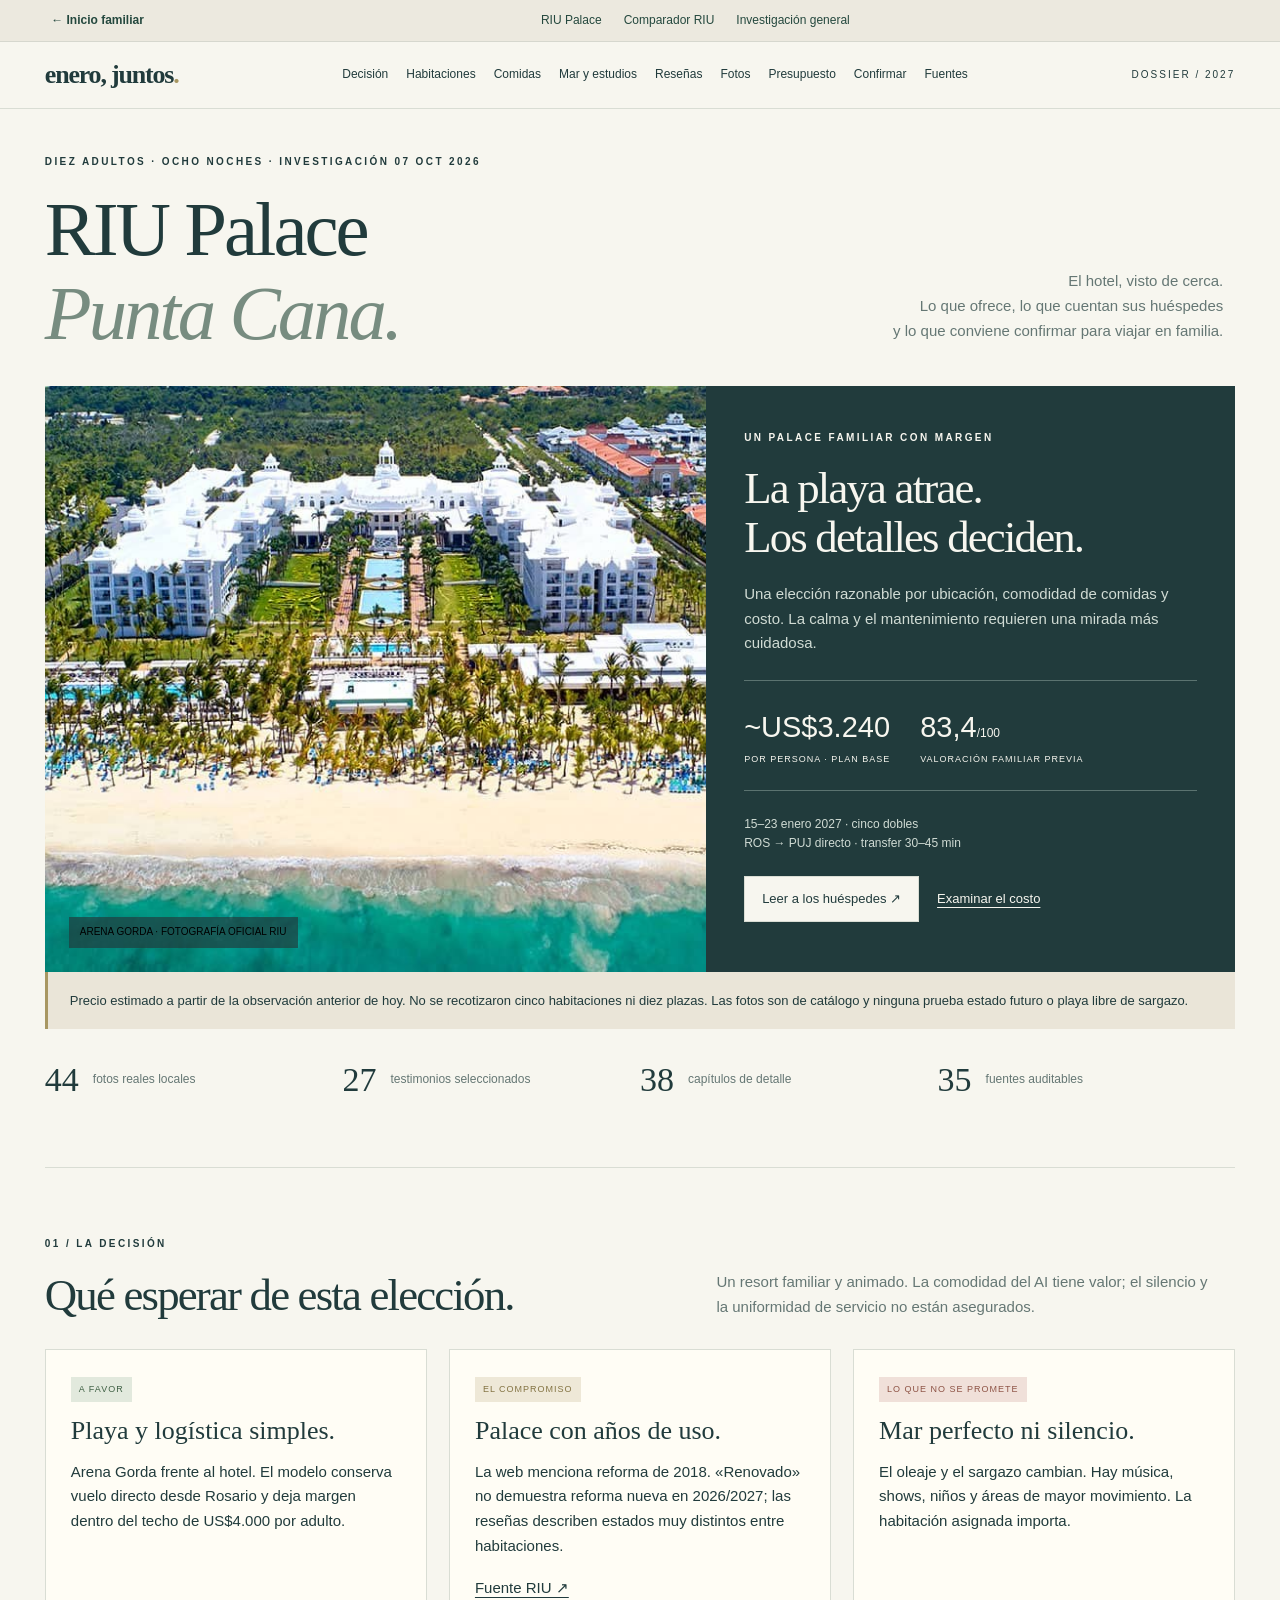
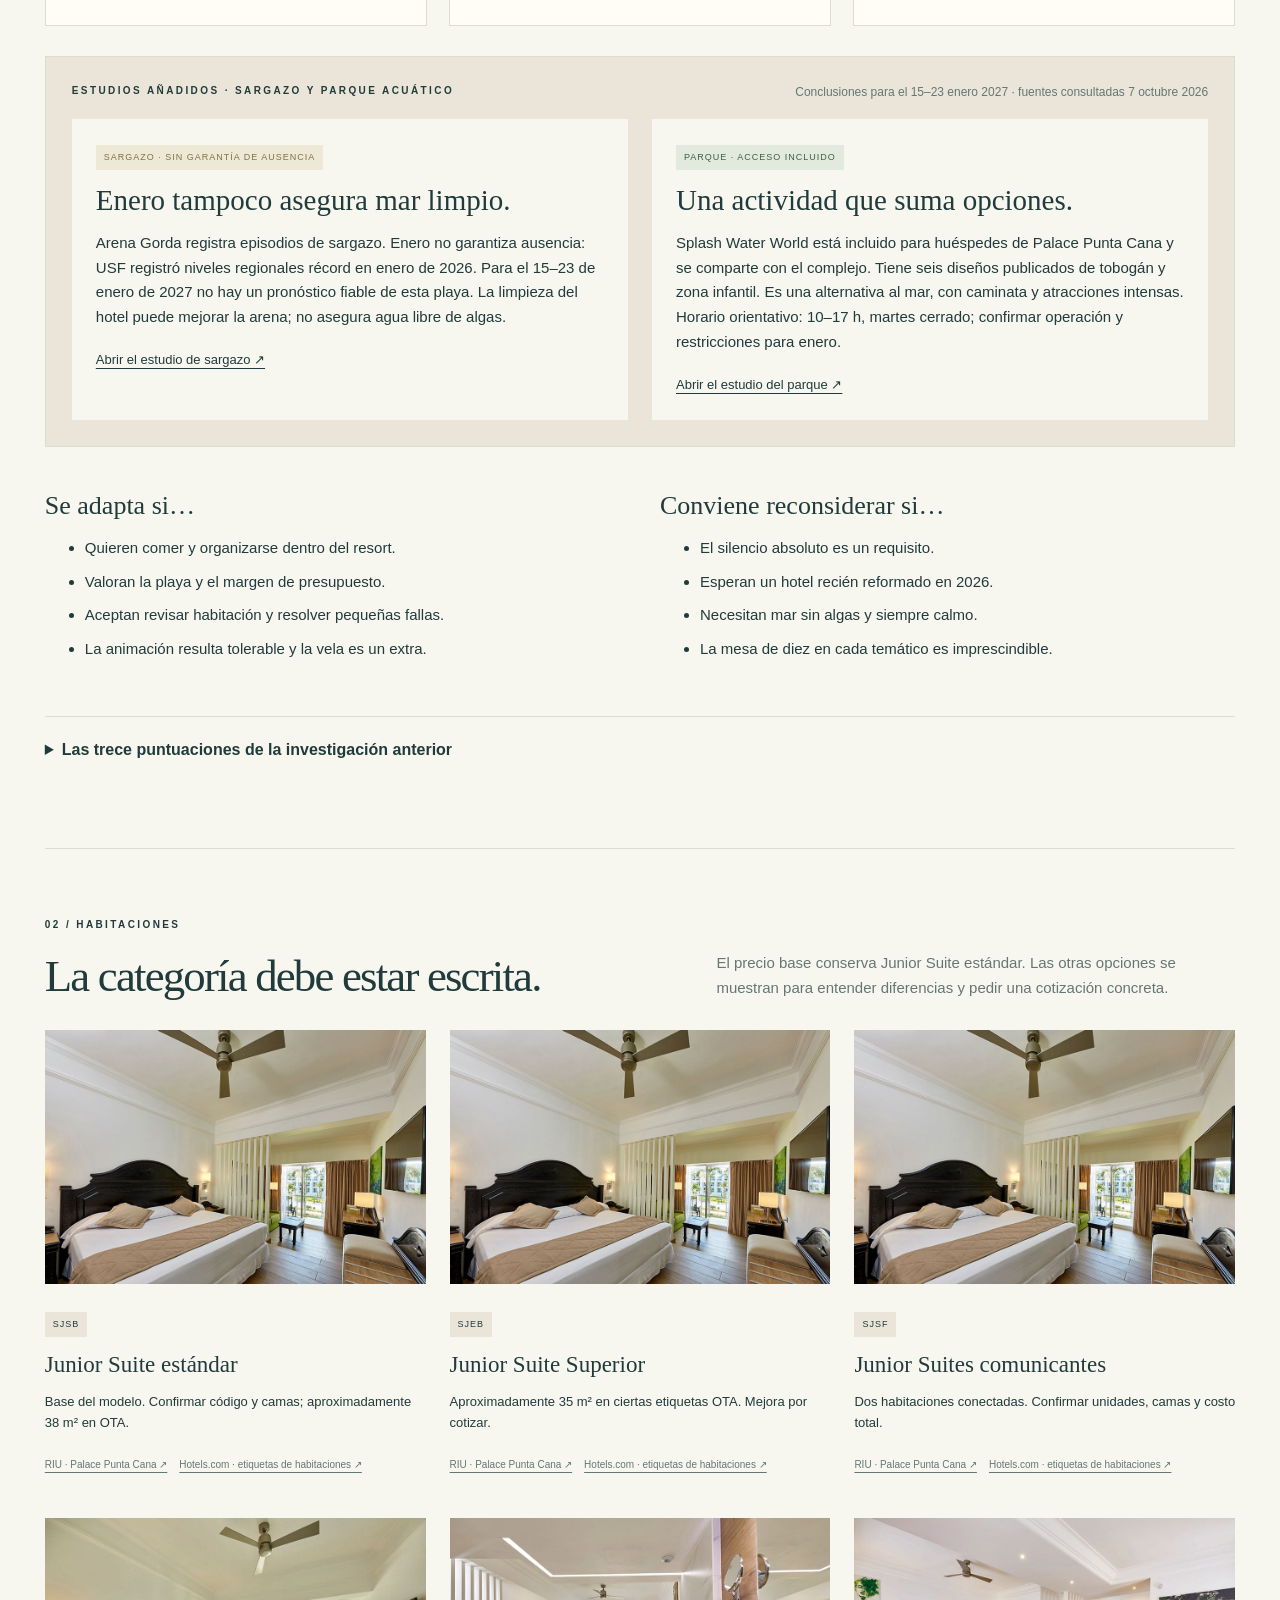
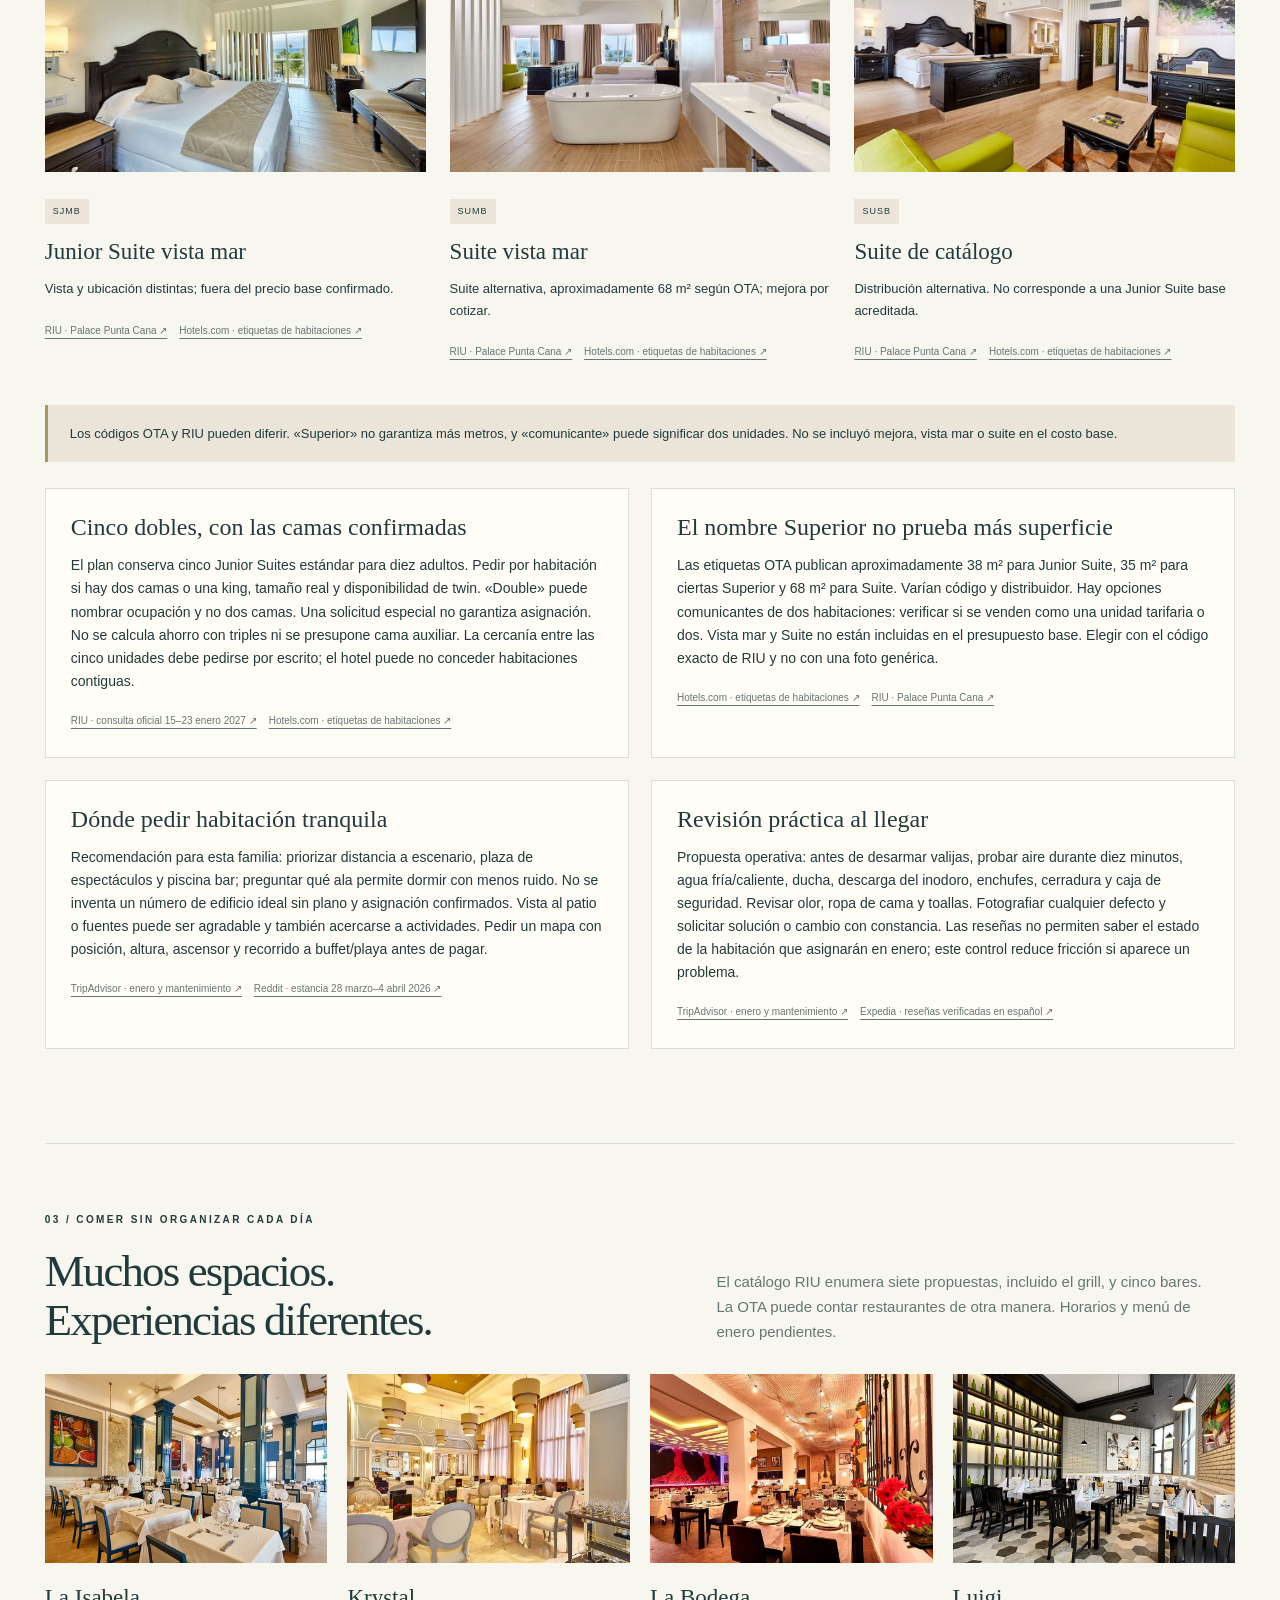
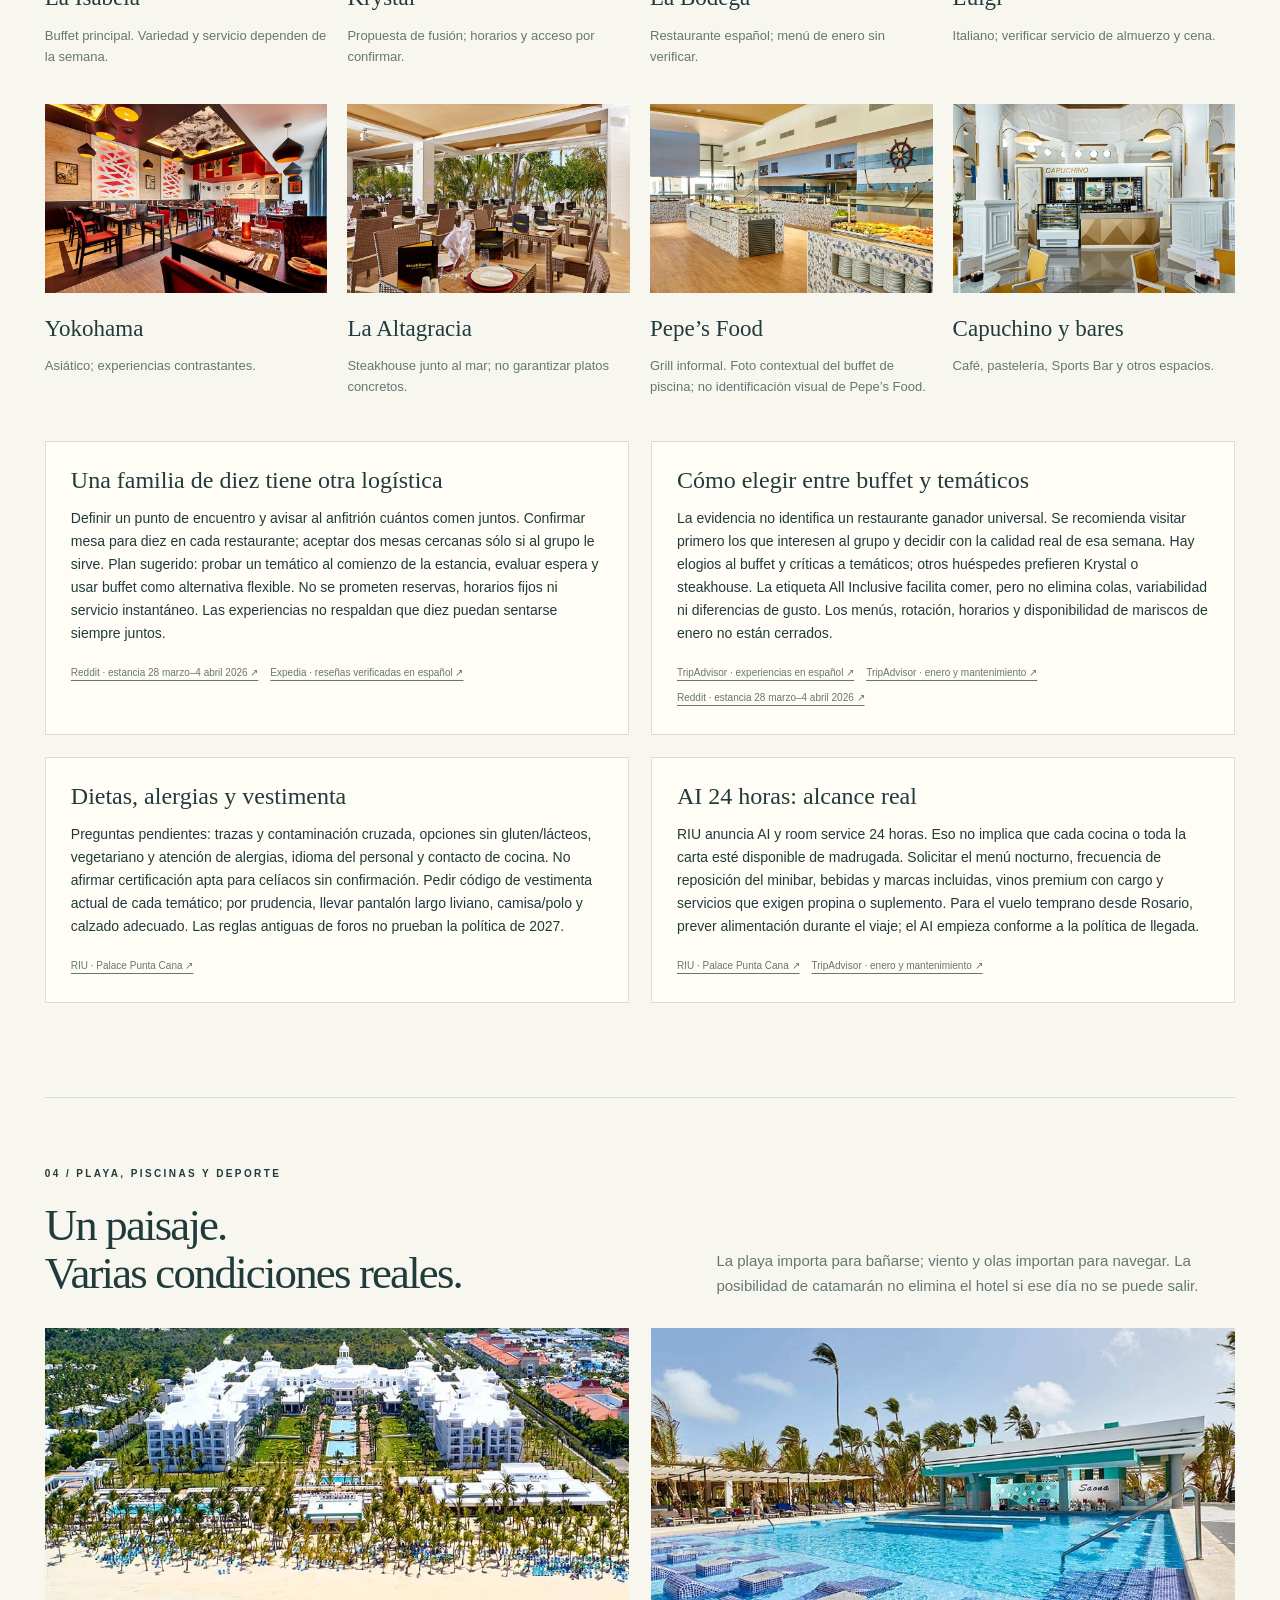
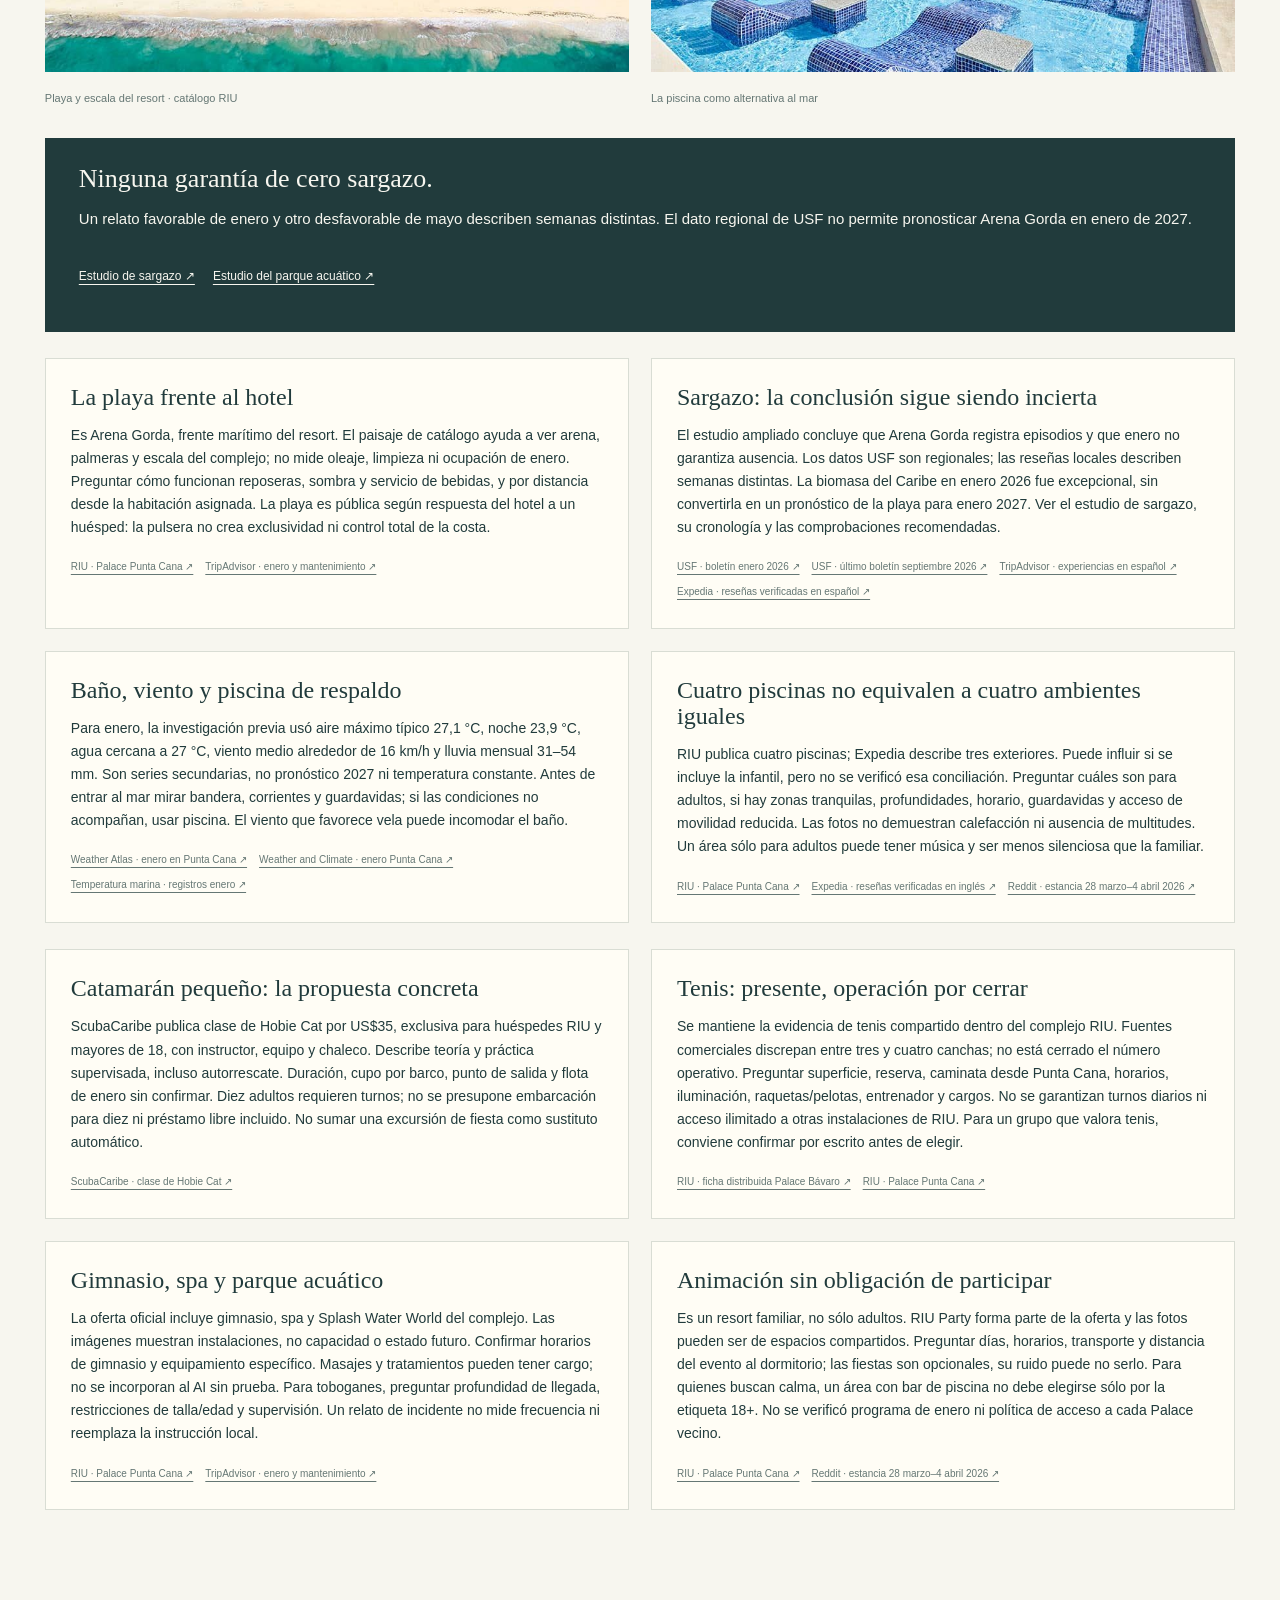
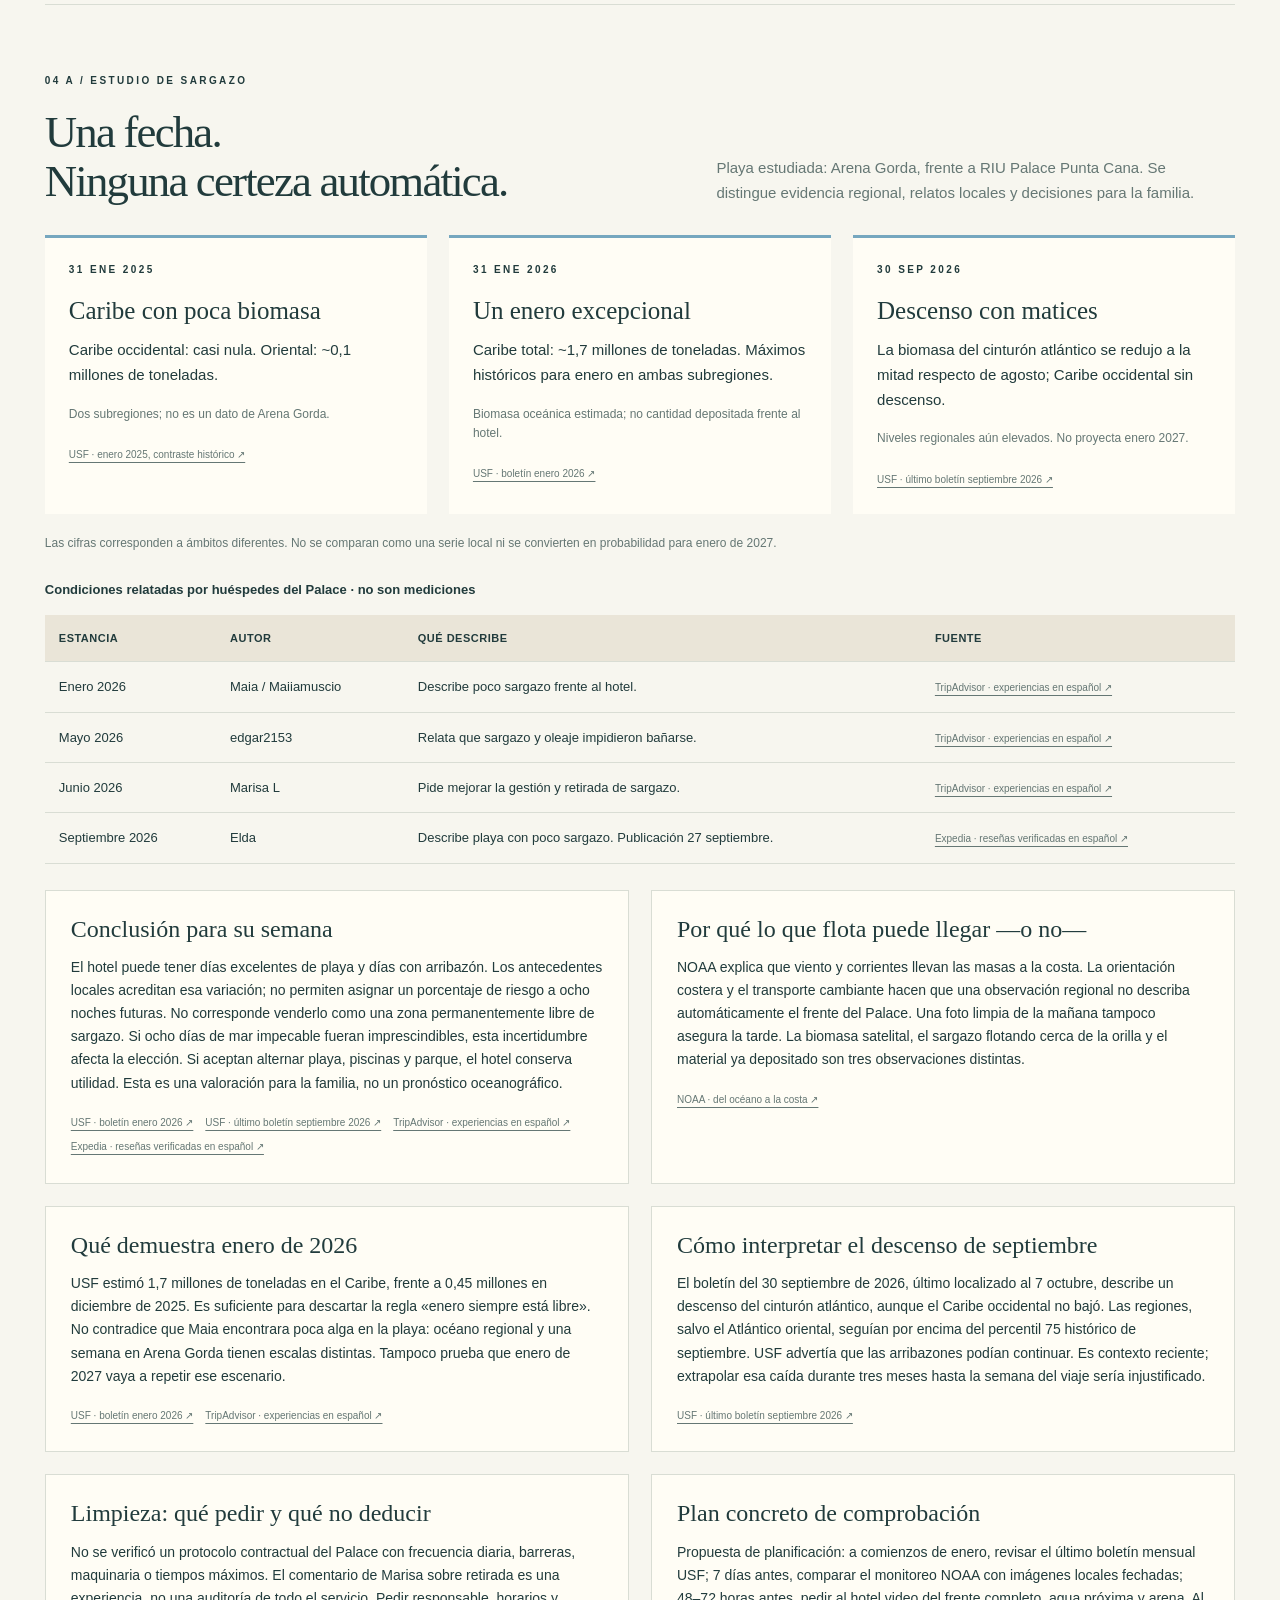
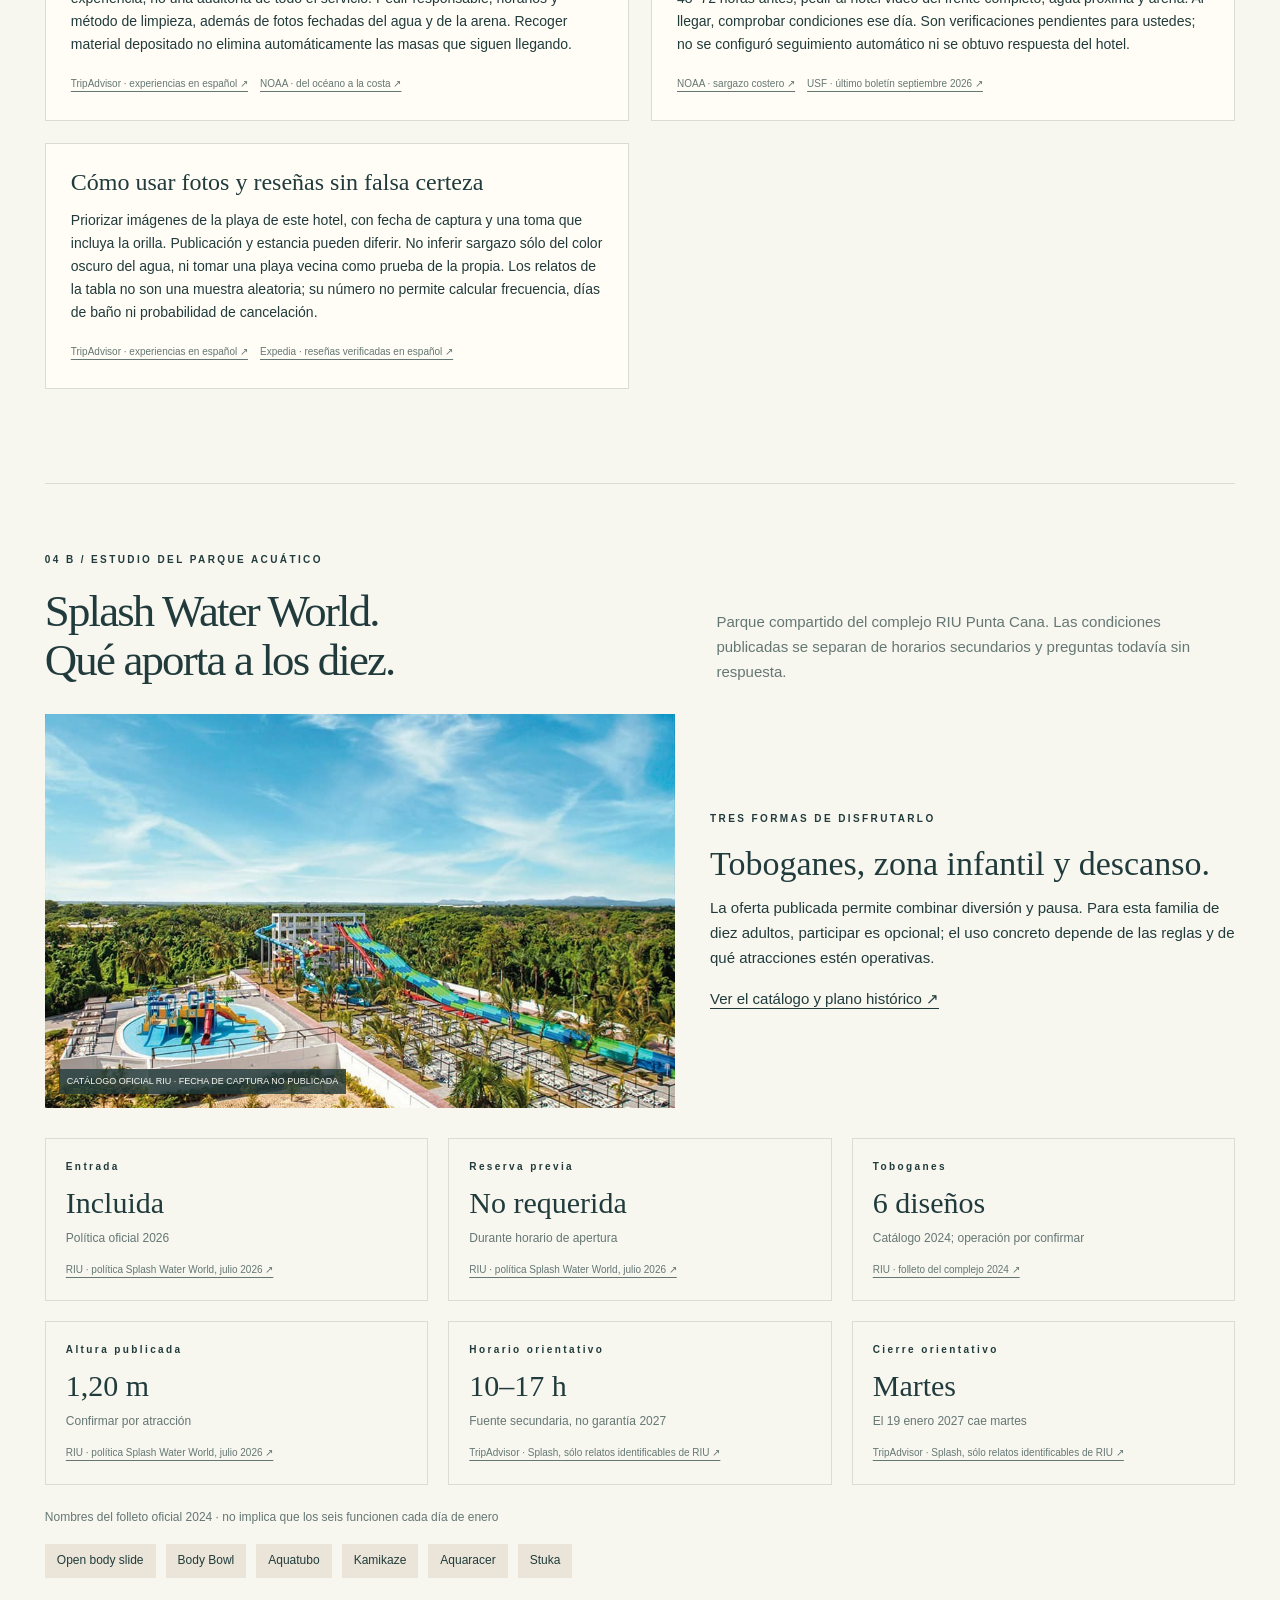
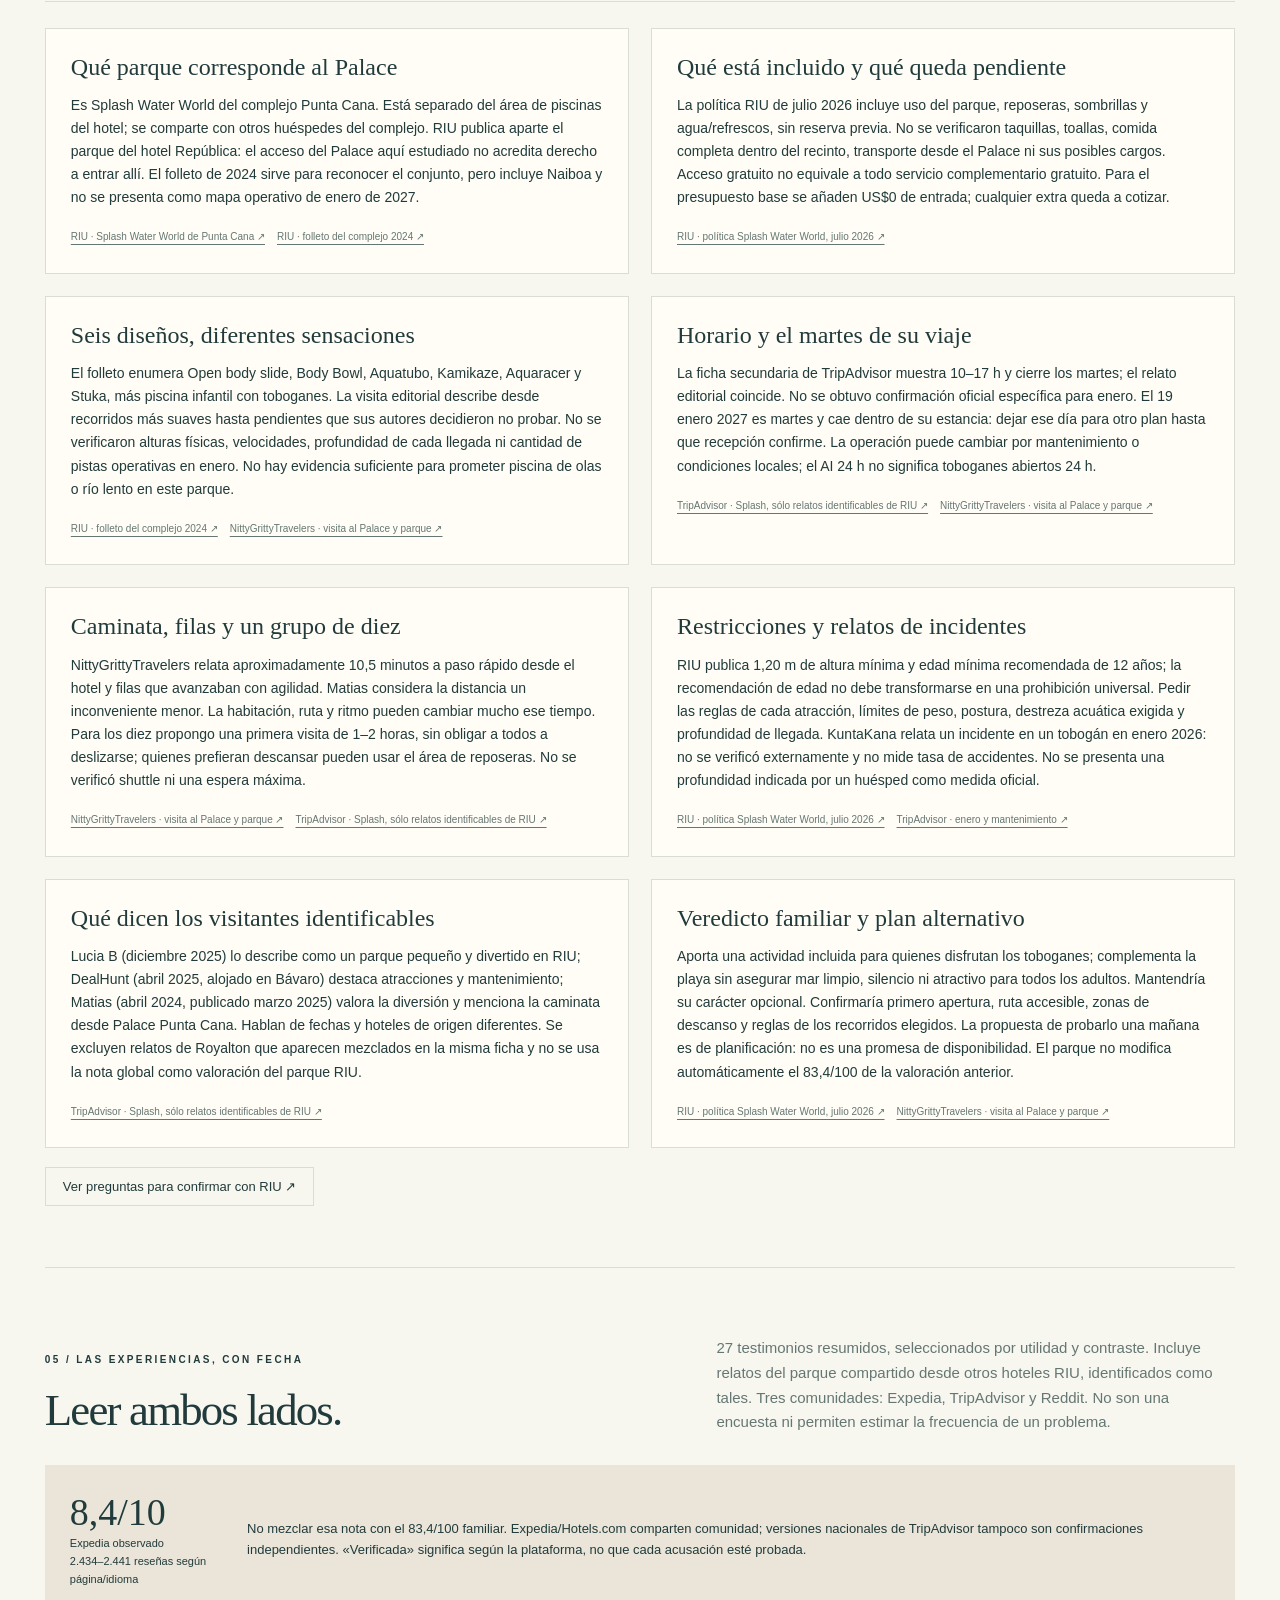
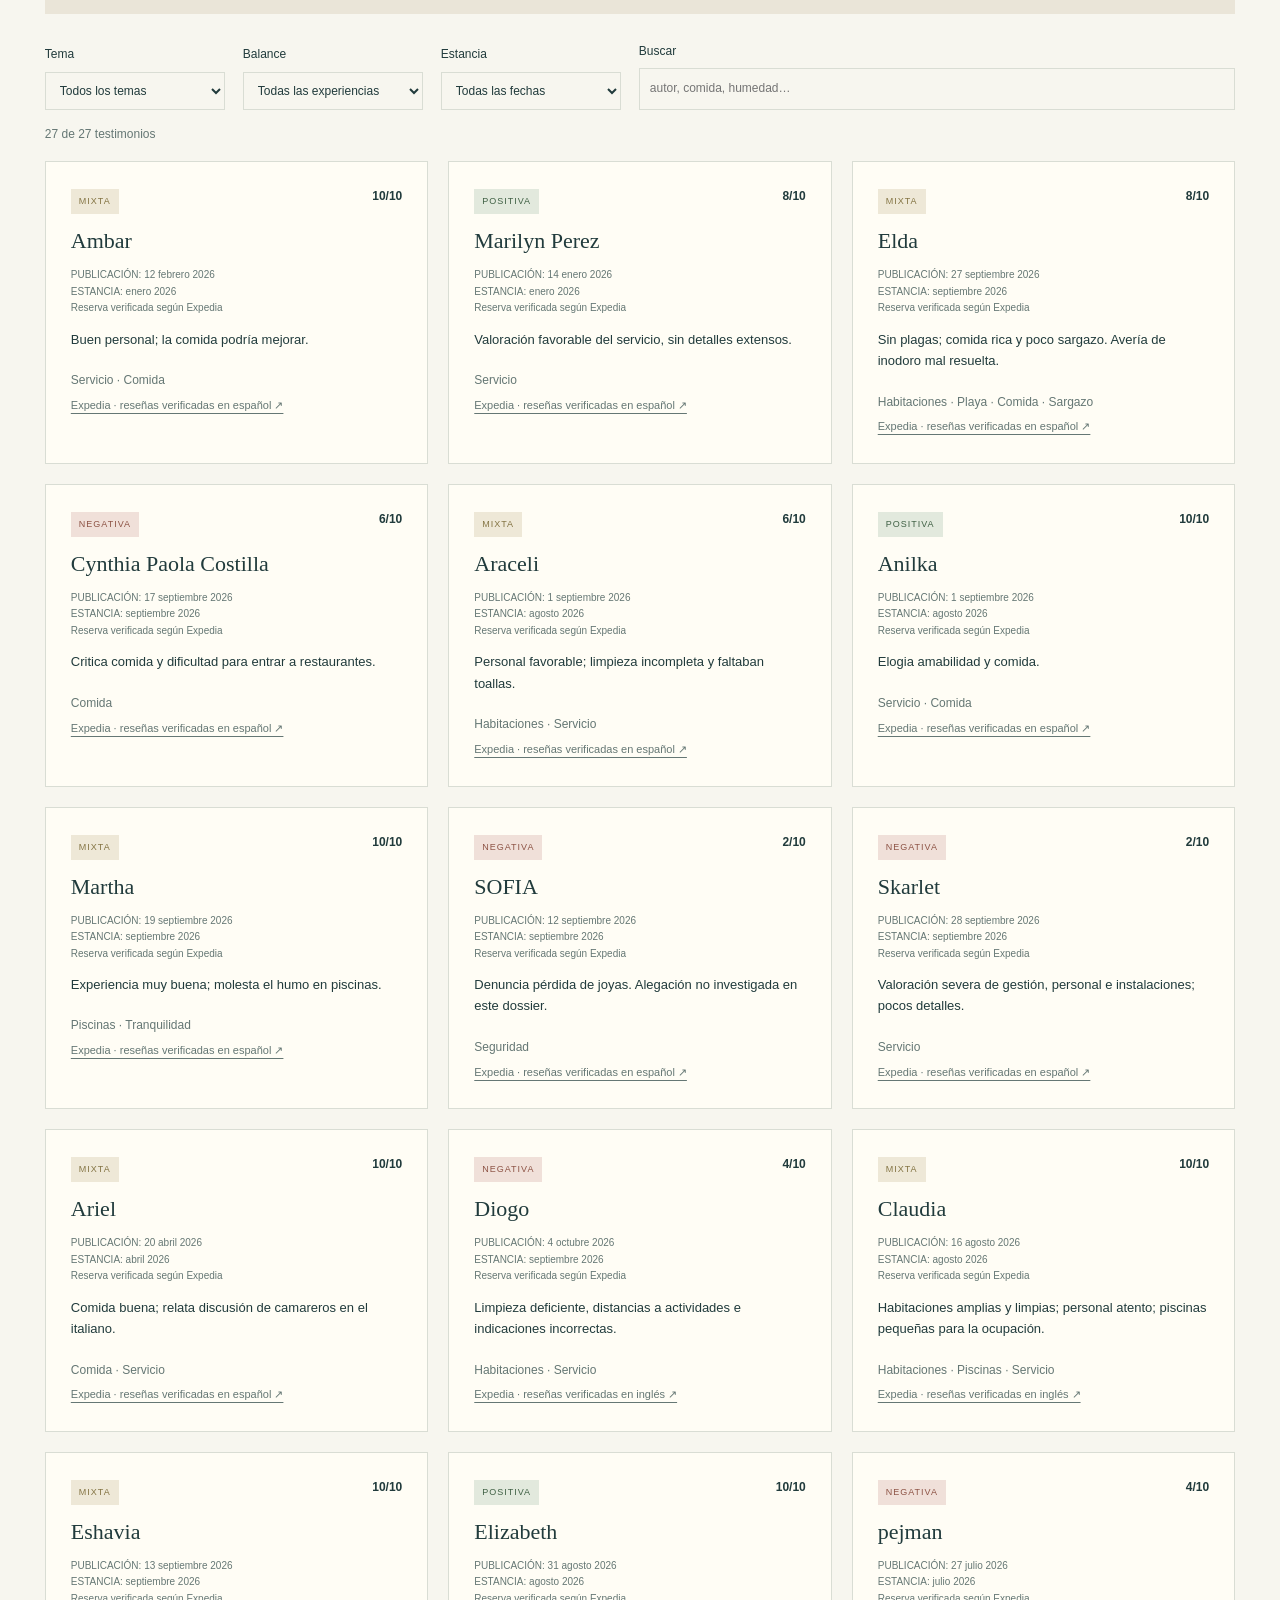
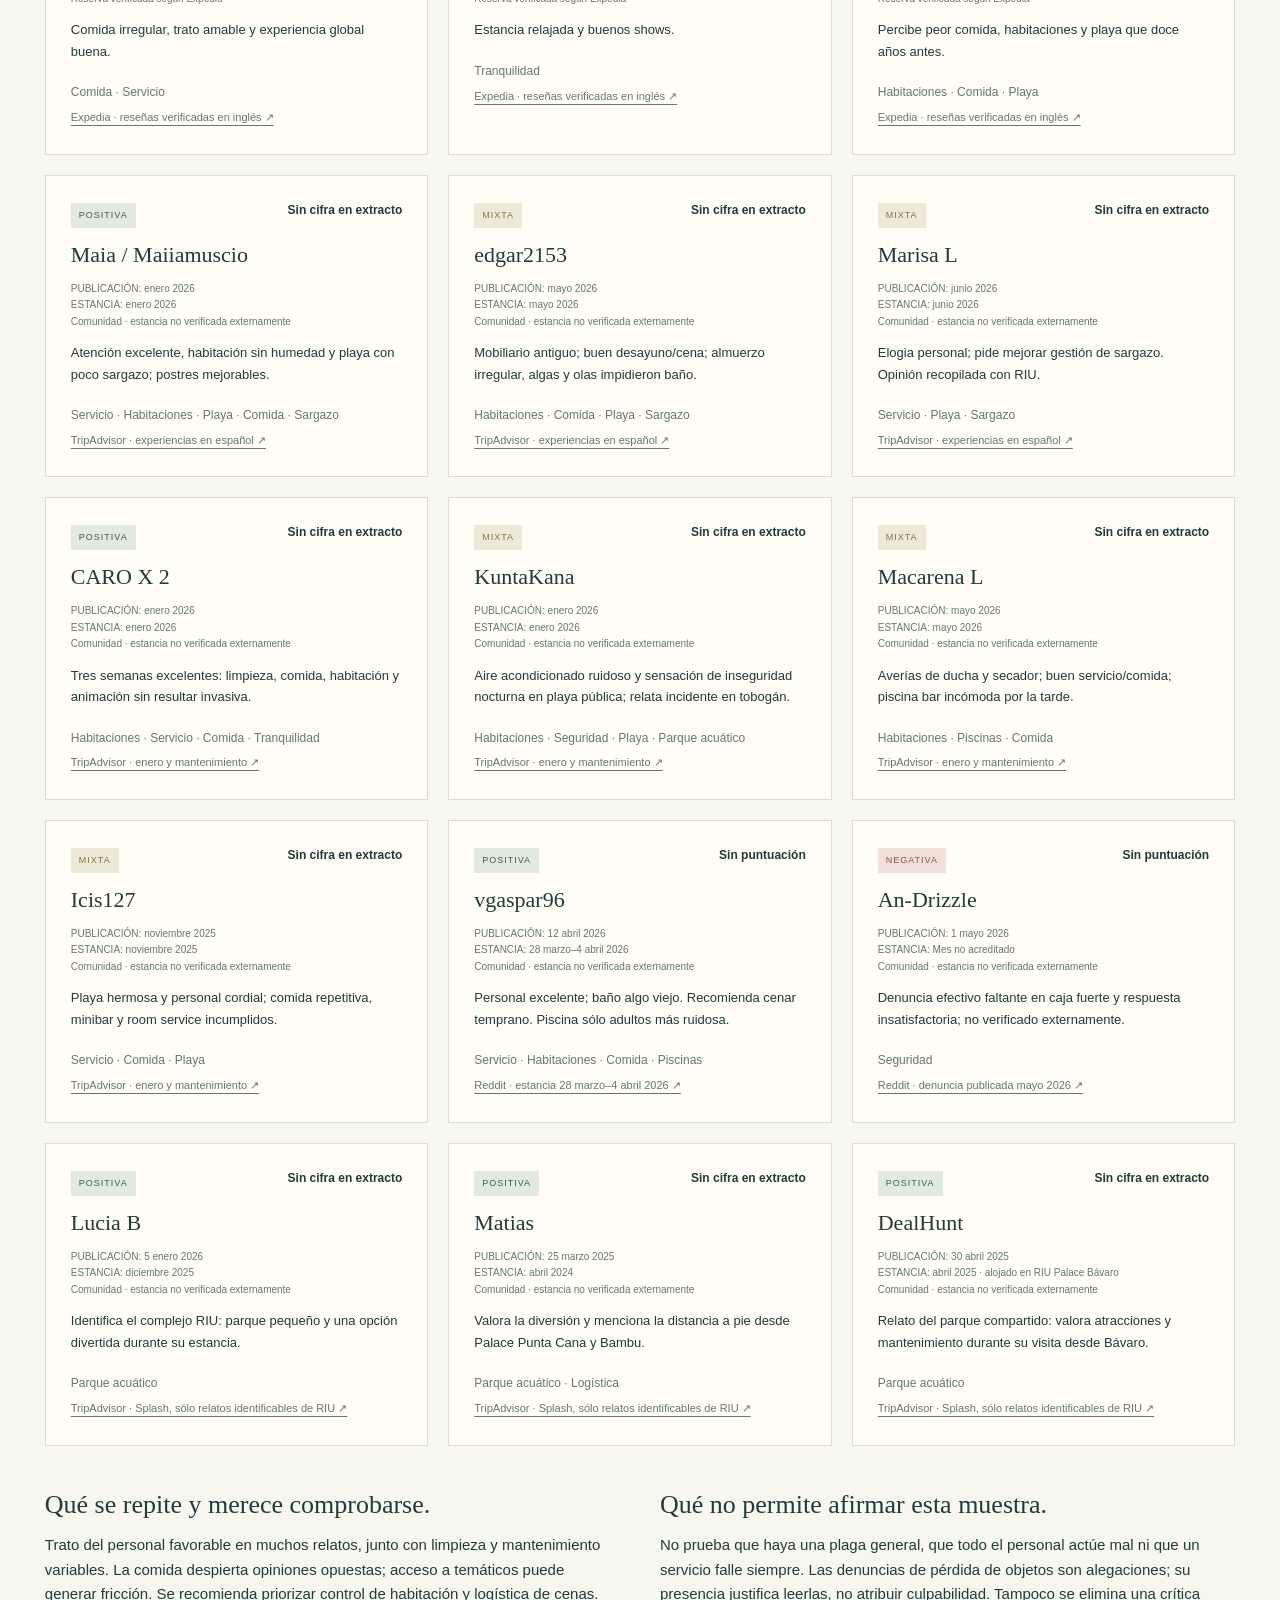
==== palace/index.html @ fd7a1a58 "Publicar los informes de vacaciones familiares de enero 2027" ====
<!doctype html><html lang="es"><head><meta charset="utf-8"><meta name="viewport" content="width=device-width,initial-scale=1"><title>RIU Palace Punta Cana · Dossier familiar enero 2027</title><link rel="stylesheet" href="assets/styles.css"><script defer src="assets/data.js"></script><script defer src="assets/app.js"></script><link rel="stylesheet" href="../shared.css"></head><body><div class="family-bar"><a href="../index.html">← Inicio familiar</a><nav aria-label="Informes de vacaciones"><a href="../palace/index.html">RIU Palace</a><a href="../dominicana/index.html">Comparador RIU</a><a href="../investigacion/index.html">Investigación general</a></nav></div><header><a class="brand" href="#inicio">enero, juntos<span>.</span></a><nav aria-label="Secciones del dossier"><a href="#decision">Decisión</a><a href="#habitaciones">Habitaciones</a><a href="#comidas">Comidas</a><a href="#mar">Mar y estudios</a><a href="#reviews">Reseñas</a><a href="#fotos">Fotos</a><a href="#presupuesto">Presupuesto</a><a href="#confirmar">Confirmar</a><a href="#fuentes">Fuentes</a></nav><span class="edition">DOSSIER / 2027</span></header><main><section id="inicio" class="intro"><p class="eyebrow">DIEZ ADULTOS · OCHO NOCHES · INVESTIGACIÓN 07 OCT 2026</p><h1>RIU Palace<br><em>Punta Cana.</em></h1><p class="lead">El hotel, visto de cerca.<br>Lo que ofrece, lo que cuentan sus huéspedes<br>y lo que conviene confirmar para viajar en familia.</p><div class="hero"><button class="hero-photo" data-photo="3" aria-label="Ampliar vista aérea del hotel"><img src="assets/images/foto-04.jpg" alt="RIU Palace Punta Cana frente a Arena Gorda"><span>ARENA GORDA · FOTOGRAFÍA OFICIAL RIU</span></button><div class="hero-copy"><p class="eyebrow">UN PALACE FAMILIAR CON MARGEN</p><h2>La playa atrae.<br>Los detalles deciden.</h2><p>Una elección razonable por ubicación, comodidad de comidas y costo. La calma y el mantenimiento requieren una mirada más cuidadosa.</p><div class="hero-price"><div><b>~US$3.240</b><small>POR PERSONA · PLAN BASE</small></div><div><b>83,4<span>/100</span></b><small>VALORACIÓN FAMILIAR PREVIA</small></div></div><p class="small">15–23 enero 2027 · cinco dobles<br>ROS → PUJ directo · transfer 30–45 min</p><a class="button cream" href="#reviews">Leer a los huéspedes ↗</a><a class="text-link" href="#presupuesto">Examinar el costo</a></div></div><div class="notice">Precio estimado a partir de la observación anterior de hoy. No se recotizaron cinco habitaciones ni diez plazas. Las fotos son de catálogo y ninguna prueba estado futuro o playa libre de sargazo.</div><div class="research-strip"><div><b id="photo-total">44</b><span>fotos reales locales</span></div><div><b id="review-total">24</b><span>testimonios seleccionados</span></div><div><b id="chapter-total">23</b><span>capítulos de detalle</span></div><div><b id="source-total">28</b><span>fuentes auditables</span></div></div></section>
<section id="decision"><div class="section-top"><div><p class="eyebrow">01 / LA DECISIÓN</p><h2>Qué esperar de esta elección.</h2></div><p>Un resort familiar y animado. La comodidad del AI tiene valor; el silencio y la uniformidad de servicio no están asegurados.</p></div><div class="cards"><article><span class="tag positive">A FAVOR</span><h3>Playa y logística simples.</h3><p>Arena Gorda frente al hotel. El modelo conserva vuelo directo desde Rosario y deja margen dentro del techo de US$4.000 por adulto.</p></article><article><span class="tag mixed">EL COMPROMISO</span><h3>Palace con años de uso.</h3><p>La web menciona reforma de 2018. «Renovado» no demuestra reforma nueva en 2026/2027; las reseñas describen estados muy distintos entre habitaciones.</p><a href="#fuente-punta">Fuente RIU ↗</a></article><article><span class="tag negative">LO QUE NO SE PROMETE</span><h3>Mar perfecto ni silencio.</h3><p>El oleaje y el sargazo cambian. Hay música, shows, niños y áreas de mayor movimiento. La habitación asignada importa.</p></article></div><div class="study-summary" id="study-summary"><div class="study-label"><p class="eyebrow">ESTUDIOS AÑADIDOS · SARGAZO Y PARQUE ACUÁTICO</p><p class="small">Conclusiones para el 15–23 enero 2027 · fuentes consultadas 7 octubre 2026</p></div><div class="study-summary-grid"><article><span class="tag mixed">SARGAZO · SIN GARANTÍA DE AUSENCIA</span><h3>Enero tampoco asegura mar limpio.</h3><p id="sarg-summary"></p><a href="#sargazo">Abrir el estudio de sargazo ↗</a></article><article><span class="tag positive">PARQUE · ACCESO INCLUIDO</span><h3>Una actividad que suma opciones.</h3><p id="park-summary"></p><a href="#parque">Abrir el estudio del parque ↗</a></article></div></div><div class="two"><div><h3>Se adapta si…</h3><ul><li>Quieren comer y organizarse dentro del resort.</li><li>Valoran la playa y el margen de presupuesto.</li><li>Aceptan revisar habitación y resolver pequeñas fallas.</li><li>La animación resulta tolerable y la vela es un extra.</li></ul></div><div><h3>Conviene reconsiderar si…</h3><ul><li>El silencio absoluto es un requisito.</li><li>Esperan un hotel recién reformado en 2026.</li><li>Necesitan mar sin algas y siempre calmo.</li><li>La mesa de diez en cada temático es imprescindible.</li></ul></div></div><details><summary>Las trece puntuaciones de la investigación anterior</summary><div id="metrics" class="metric-grid"></div><p class="small">Escala de conveniencia familiar, no notas de huéspedes. Global: playa 25%, clima 15%, servicio 15%, comida 15%, tranquilidad 10%, viaje 8%, tenis 7%, valor 5%. Clima y comida son agregados; no se suman otra vez sus subcomponentes.</p></details></section>
<section id="habitaciones"><div class="section-top"><div><p class="eyebrow">02 / HABITACIONES</p><h2>La categoría debe estar escrita.</h2></div><p>El precio base conserva Junior Suite estándar. Las otras opciones se muestran para entender diferencias y pedir una cotización concreta.</p></div><div class="room-grid" id="room-cards"></div><div class="notice">Los códigos OTA y RIU pueden diferir. «Superior» no garantiza más metros, y «comunicante» puede significar dos unidades. No se incluyó mejora, vista mar o suite en el costo base.</div><div id="room-details" class="chapter-grid"></div></section>
<section id="comidas"><div class="section-top"><div><p class="eyebrow">03 / COMER SIN ORGANIZAR CADA DÍA</p><h2>Muchos espacios.<br>Experiencias diferentes.</h2></div><p>El catálogo RIU enumera siete propuestas, incluido el grill, y cinco bares. La OTA puede contar restaurantes de otra manera. Horarios y menú de enero pendientes.</p></div><div class="dining-grid" id="dining"></div><div id="food-details" class="chapter-grid"></div></section>
<section id="mar"><div class="section-top"><div><p class="eyebrow">04 / PLAYA, PISCINAS Y DEPORTE</p><h2>Un paisaje.<br>Varias condiciones reales.</h2></div><p>La playa importa para bañarse; viento y olas importan para navegar. La posibilidad de catamarán no elimina el hotel si ese día no se puede salir.</p></div><div class="image-pair"><button data-photo="3"><img src="assets/images/foto-04.jpg" alt="Frente de playa real del hotel"><span>Playa y escala del resort · catálogo RIU</span></button><button data-photo="9"><img src="assets/images/foto-10.jpg" alt="Piscina y bar del resort"><span>La piscina como alternativa al mar</span></button></div><div class="sea-banner"><h3>Ninguna garantía de cero sargazo.</h3><p>Un relato favorable de enero y otro desfavorable de mayo describen semanas distintas. El dato regional de USF no permite pronosticar Arena Gorda en enero de 2027.</p><a href="#sargazo">Estudio de sargazo ↗</a><a class="text-link" href="#parque">Estudio del parque acuático ↗</a></div><div id="sea-details" class="chapter-grid"></div><div id="sport-details" class="chapter-grid"></div></section>
<section id="sargazo"><div class="section-top"><div><p class="eyebrow">04 A / ESTUDIO DE SARGAZO</p><h2>Una fecha.<br>Ninguna certeza automática.</h2></div><p>Playa estudiada: Arena Gorda, frente a RIU Palace Punta Cana. Se distingue evidencia regional, relatos locales y decisiones para la familia.</p></div><div id="sarg-timeline" class="study-timeline"></div><p class="small">Las cifras corresponden a ámbitos diferentes. No se comparan como una serie local ni se convierten en probabilidad para enero de 2027.</p><div class="report-table-wrap"><table class="report-table"><caption>Condiciones relatadas por huéspedes del Palace · no son mediciones</caption><thead><tr><th>Estancia</th><th>Autor</th><th>Qué describe</th><th>Fuente</th></tr></thead><tbody id="beach-reports"></tbody></table></div><div id="sarg-study-details" class="chapter-grid"></div></section><section id="parque"><div class="section-top"><div><p class="eyebrow">04 B / ESTUDIO DEL PARQUE ACUÁTICO</p><h2>Splash Water World.<br>Qué aporta a los diez.</h2></div><p>Parque compartido del complejo RIU Punta Cana. Las condiciones publicadas se separan de horarios secundarios y preguntas todavía sin respuesta.</p></div><div class="park-feature"><button data-photo="1" aria-label="Ampliar fotografía oficial de Splash Water World"><img src="assets/images/foto-02.jpg" alt="Toboganes de Splash Water World del complejo RIU Punta Cana"><span>CATÁLOGO OFICIAL RIU · FECHA DE CAPTURA NO PUBLICADA</span></button><div><p class="eyebrow">TRES FORMAS DE DISFRUTARLO</p><h3>Toboganes, zona infantil y descanso.</h3><p>La oferta publicada permite combinar diversión y pausa. Para esta familia de diez adultos, participar es opcional; el uso concreto depende de las reglas y de qué atracciones estén operativas.</p><a href="#fuente-splash-brochure">Ver el catálogo y plano histórico ↗</a></div></div><div id="park-facts" class="park-facts"></div><div class="ride-strip"><p class="small">Nombres del folleto oficial 2024 · no implica que los seis funcionen cada día de enero</p><div id="ride-names"></div></div><div id="park-study-details" class="chapter-grid"></div><a class="button" href="#confirmar">Ver preguntas para confirmar con RIU ↗</a></section>
<section id="reviews"><div class="section-top"><div><p class="eyebrow">05 / LAS EXPERIENCIAS, CON FECHA</p><h2>Leer ambos lados.</h2></div><p><span id="review-total-copy">27</span> testimonios resumidos, seleccionados por utilidad y contraste. Incluye relatos del parque compartido desde otros hoteles RIU, identificados como tales. Tres comunidades: Expedia, TripAdvisor y Reddit. No son una encuesta ni permiten estimar la frecuencia de un problema.</p></div><div class="review-summary"><div><b>8,4/10</b><span>Expedia observado<br>2.434–2.441 reseñas según página/idioma</span></div><p>No mezclar esa nota con el 83,4/100 familiar. Expedia/Hotels.com comparten comunidad; versiones nacionales de TripAdvisor tampoco son confirmaciones independientes. «Verificada» significa según la plataforma, no que cada acusación esté probada.</p></div><div class="toolbar"><label>Tema<select id="review-topic"><option value="all">Todos los temas</option></select></label><label>Balance<select id="review-tone"><option value="all">Todas las experiencias</option><option value="positiva">Positivas</option><option value="mixta">Mixtas</option><option value="negativa">Negativas</option></select></label><label>Estancia<select id="review-period"><option value="all">Todas las fechas</option><option value="january">Enero de 2026</option></select></label><label class="search-label">Buscar<input id="review-search" type="search" placeholder="autor, comida, humedad…"></label></div><p class="small" id="review-count" aria-live="polite"></p><div id="review-list" class="review-grid"></div><div class="two evidence"><article><h3>Qué se repite y merece comprobarse.</h3><p>Trato del personal favorable en muchos relatos, junto con limpieza y mantenimiento variables. La comida despierta opiniones opuestas; acceso a temáticos puede generar fricción. Se recomienda priorizar control de habitación y logística de cenas.</p></article><article><h3>Qué no permite afirmar esta muestra.</h3><p>No prueba que haya una plaga general, que todo el personal actúe mal ni que un servicio falle siempre. Las denuncias de pérdida de objetos son alegaciones; su presencia justifica leerlas, no atribuir culpabilidad. Tampoco se elimina una crítica porque otro huésped haya tenido buena experiencia.</p></article></div><details><summary>Cómo se contrastó la evidencia y qué quedó pendiente</summary><p>Se buscaron experiencias favorables y adversas, con atención a enero de 2026. Se conservan autor, publicación, estancia y fuente; cuando falta una cifra no se inventa una puntuación. Una reseña publicada en febrero puede describir una estancia en enero.</p><p>Booking no ofreció un texto de reseñas accesible en esta consulta; no se añadieron opiniones supuestas. Las reseñas hospedadas en RIU no se contaron como una cuarta comunidad independiente. Una mención de futura remodelación hecha por un huésped no acredita un anuncio oficial. El dossier y su ampliación no constituyen una lectura exhaustiva de miles de reseñas ni una auditoría presencial.</p></details></section>
<section id="fotos"><div class="section-top"><div><p class="eyebrow">06 / GALERÍA DE DETALLE</p><h2>Mirar. Ampliar. Verificar.</h2></div><p>44 fotografías locales procedentes del catálogo oficial. Cada una enlaza su origen. Fecha de captura no publicada; las suites alternativas y los espacios del complejo están identificados.</p></div><div class="photo-toolbar" id="photo-filters"></div><p class="small" id="photo-count" aria-live="polite"></p><div id="gallery" class="gallery"></div></section>
<section id="presupuesto"><div class="section-top"><div><p class="eyebrow">07 / COSTO REAL PARA LOS DIEZ</p><h2>El margen, hecho visible.</h2></div><p>Tarifa anterior de hoy: ARS 5.109.414 por una doble y ocho noches, impuestos incluidos. Escalar a cinco no prueba disponibilidad conjunta. El simulador sólo calcula.</p></div><div class="budget-layout"><div class="budget-inputs"><label>ARS por USD<input type="number" id="fx" min="500" max="10000" value="1500"></label><label>Vuelo ida/vuelta por adulto · USD<input type="number" id="air" min="0" max="10000" value="1230"></label><label>Cabina extra por adulto · USD<input type="number" id="bag" min="0" max="3000" value="150"></label><label>Cargos adicionales sobre hotel + vuelo · %<input type="number" id="extra" min="0" max="100" value="0"></label><label>Extras opcionales totales del grupo · USD<input type="number" id="optional" min="0" max="100000" value="0"></label><button id="reset-budget">Volver al escenario base</button><p class="small">Extras permite provisionar vela, seguro, spa o excursiones. La clase figura a US$35 publicados; si se confirma por persona, diez clases serían US$350. No se suma automáticamente ni se asegura disponibilidad.</p></div><div><div id="budget-result" aria-live="polite"></div><p class="small">Transfer PUJ US$35/adulto, traslado ROS US$20 y margen US$100: provisiones. Los cargos son una sensibilidad, no una alícuota legal. Confirmar precio final y moneda de cobro. Ningún campo modifica una reserva.</p><a href="#fuente-riu-quote">Observación y límites de la tarifa ↗</a></div></div><details><summary>Escenarios originales: bajo, probable y alto</summary><div id="cost-table"></div><p class="small">~US$2.900 / 3.240 / 3.740 por persona. Los escenarios combinan supuestos, no intervalos estadísticos ni tres ofertas reservables. El probable usa ARS 1.500/USD; BNA vendedor observado hoy ARS 1.540. No es pronóstico de cambio.</p></details><div id="price-details" class="chapter-grid"></div></section>
<section id="viaje"><div class="section-top"><div><p class="eyebrow">08 / DESDE ROSARIO</p><h2>Un viaje para diez.</h2></div><p>8 noches reales en el hotel. Regreso aéreo a Rosario el 24 de enero. Comprobar noches y fechas al comparar propuestas.</p></div><div class="route"><span>Casa en ROS</span><i>→</i><span>Aeropuerto ROS</span><i>→</i><span>PUJ · vuelo directo</span><i>→</i><span>Palace Punta Cana</span></div><p class="small">~13,5 horas puerta a puerta: estimación con presentación, ingreso y transfer. No es sólo tiempo de vuelo.</p><div id="trip-details" class="chapter-grid"></div></section>
<section id="confirmar"><div class="section-top"><div><p class="eyebrow">09 / ANTES DE RESERVAR</p><h2>Convertir dudas en respuestas.</h2></div><p>Checklist persistente en este navegador. Marcar significa que ustedes lo confirmaron; no que el hotel ya respondió. No se enviaron mensajes ni reservas.</p></div><p id="check-count" class="small" aria-live="polite"></p><div id="checklist" class="checklist"></div><div class="actions"><button id="copy-questions">Copiar preguntas para el hotel</button><button id="clear-checks">Limpiar checklist</button><button id="print">Imprimir / guardar PDF</button></div><p id="copy-status" class="small" aria-live="polite"></p><details><summary>Contacto oficial y texto listo para consultar</summary><p>RIU Palace Punta Cana · Playa de Arena Gorda<br>Teléfono: <a href="tel:+18099333118">+1 809 933 3118</a><br>Correo: <a href="mailto:palace.puntacana@riu.com">palace.puntacana@riu.com</a> · <a href="https://www.google.com/maps/search/?api=1&query=18.722496%2C-68.459642" target="_blank" rel="noopener">Ubicación en mapa ↗</a></p><textarea id="questions" readonly rows="14" aria-label="Preguntas preparadas para consultar al hotel"></textarea><p class="small">El texto queda preparado para ustedes; copiarlo no lo envía. El precio orientativo no debe confundirse con una aceptación comercial.</p></details></section>
<section id="fuentes"><div class="section-top"><div><p class="eyebrow">10 / EVIDENCIA Y PROCEDENCIA</p><h2>Todo debe poder rastrearse.</h2></div><p>Información oficial, modelos de planificación y experiencias de viajeros tienen distinto alcance. Consulta adicional 7 octubre 2026; vuelo y tarifa heredados de la investigación de hoy.</p></div><div id="sources" class="sources"></div></section></main><footer><b>enero, juntos.</b><p>Dossier específico para la reunión familiar · 7 octubre 2026.<br>Funciona sin conexión. Enlaces externos requieren internet.</p><a href="data/research.json">Datos auditables ↗</a><a href="data/photos.json">Procedencia de fotos ↗</a><a href="README.txt">Cómo abrir ↗</a></footer><dialog id="photo-dialog"><button id="photo-close" aria-label="Cerrar fotografía">×</button><img id="large-photo" alt=""><div class="photo-bottom"><button id="photo-prev" aria-label="Foto anterior">←</button><div><b id="photo-caption"></b><p id="photo-meta"></p></div><button id="photo-next" aria-label="Foto siguiente">→</button></div></dialog></body></html>
---- palace/assets/styles.css ----
:root{--paper:#f7f6ef;--ink:#213b3c;--muted:#657774;--line:#d9ddd4;--sand:#eae5d8;--gold:#a89762;--blue:#76a7bf;--red:#985c4c}*{box-sizing:border-box}html{scroll-behavior:smooth;scroll-padding-top:100px}body{margin:0;background:var(--paper);color:var(--ink);font:15px/1.65 -apple-system,BlinkMacSystemFont,'Segoe UI',sans-serif}button,input,select,textarea{font:inherit}button,a,input,select{touch-action:manipulation}a{color:inherit;text-underline-offset:4px}button{cursor:pointer}button:focus-visible,a:focus-visible,input:focus-visible,select:focus-visible{outline:3px solid var(--blue);outline-offset:4px}header{position:sticky;top:0;z-index:30;background:rgba(247,246,239,.97);border-bottom:1px solid var(--line);display:flex;align-items:center;gap:28px;padding:18px 3.5%}.brand{font:bold 26px Georgia;text-decoration:none;white-space:nowrap;letter-spacing:-1.2px}.brand span{color:var(--gold)}nav{display:flex;gap:18px;flex:1;justify-content:center}nav a{font-size:12px;text-decoration:none;white-space:nowrap}.edition{font-size:10px;letter-spacing:2px;white-space:nowrap}main{max-width:1500px;margin:auto;padding:0 3.5%}section{padding:68px 0;border-bottom:1px solid var(--line)}.intro{padding-top:45px}.eyebrow{font-size:10px;letter-spacing:2.4px;font-weight:650;margin:0 0 18px}h1,h2,h3{font-family:Georgia,'Times New Roman',serif;font-weight:400;line-height:1.09}h1{font-size:clamp(56px,6vw,88px);letter-spacing:-3px;display:inline-block;width:60%;margin:0 0 30px}h1 em{color:#778c80;font-weight:400}h2{font-size:clamp(36px,3.5vw,52px);letter-spacing:-1.8px;margin:0}h3{font-size:26px;margin:15px 0 14px}p{margin:0 0 17px}.lead{display:inline-block;width:39%;text-align:right;vertical-align:bottom;color:var(--muted);margin-bottom:42px}.hero{display:grid;grid-template-columns:1.25fr 1fr;background:var(--ink);color:var(--paper)}.hero-photo{border:0;position:relative;display:block;padding:0;background:var(--ink);min-height:470px;overflow:hidden}.hero-photo img{width:100%;height:100%;object-fit:cover;position:absolute;inset:0}.hero-photo span{position:absolute;bottom:24px;left:24px;padding:7px 11px;font-size:10px;background:#213b3cac}.hero-copy{padding:44px 38px}.hero-copy h2{font-size:clamp(34px,3.5vw,51px);margin:0 0 20px}.hero-copy>p:not(.eyebrow){color:#d0dbd4}.hero-price{display:flex;gap:30px;margin:24px 0;padding:23px 0;border-block:1px solid #5b7370}.hero-price b{display:block;font-size:29px;font-weight:500}.hero-price b span{font-size:12px}.hero-price small{display:block;font-size:9px;letter-spacing:1px}.button,button:not(.hero-photo):not([data-photo]):not(#photo-close):not(#photo-prev):not(#photo-next){padding:11px 17px;border:1px solid var(--line);color:var(--ink);background:transparent;text-decoration:none;font-size:13px}.cream{background:var(--paper);color:var(--ink);display:inline-block}.text-link{display:inline-block;margin:18px;font-size:13px}.small{font-size:12px;color:var(--muted);line-height:1.6}.notice{background:var(--sand);border-left:3px solid var(--gold);padding:18px 22px;font-size:13px}.research-strip{display:grid;grid-template-columns:repeat(4,1fr);padding:32px 0 0}.research-strip>div{display:flex;gap:14px;align-items:center}.research-strip b{font:34px Georgia}.research-strip span{font-size:12px;color:var(--muted)}.section-top{display:grid;grid-template-columns:1.15fr 1fr;gap:75px;align-items:end;margin-bottom:30px}.section-top>p{color:var(--muted);margin:0;max-width:500px}.cards{display:grid;grid-template-columns:repeat(3,1fr);gap:22px}.cards article,.chapter,.review{border:1px solid var(--line);padding:25px;background:#fffdf5}.tag{font-size:9px;letter-spacing:1px;display:inline-block;padding:5px 8px;background:var(--sand)}.positive{background:#e2e9dd;color:#3f6044}.negative{background:#f0e0d9;color:#8d5345}.mixed{background:#eee8d7;color:#827241}.two{display:grid;grid-template-columns:1fr 1fr;gap:40px;margin:30px 0}li{padding-bottom:9px}details{border-top:1px solid var(--line);margin-top:28px;padding-top:20px}summary{cursor:pointer;font-size:16px;font-weight:600;margin-bottom:17px}details p{max-width:1000px}.metric-grid{display:grid;grid-template-columns:repeat(3,1fr);gap:20px;padding:20px 0}.metric-top{display:flex;justify-content:space-between;font-size:12px}.metric-track{height:5px;background:#dedfd5;margin:9px 0}.metric-track span{display:block;height:5px;background:var(--blue)}.metric-data{font-size:11px;color:var(--muted)}.room-grid{display:grid;grid-template-columns:repeat(3,1fr);gap:24px;margin-bottom:24px}.room-grid img{width:100%;aspect-ratio:1.5;object-fit:cover}.room-grid button{display:block;width:100%;padding:0;border:0;background:transparent}.room-info{padding:18px 0}.room-info h3{font-size:23px}.room-info p{font-size:13px}.chapter-grid{display:grid;grid-template-columns:1fr 1fr;gap:22px;margin:26px 0}.chapter h3{font-size:24px;margin-top:0}.chapter p{font-size:14px;margin-bottom:14px}.refs a{display:inline-block;font-size:10px;color:var(--muted);margin:3px 12px 0 0}.dining-grid{display:grid;grid-template-columns:repeat(4,1fr);gap:20px}.dining-card img{width:100%;aspect-ratio:1.5;object-fit:cover}.dining-card h3{font-size:23px}.dining-card p{font-size:13px;color:var(--muted)}.dining-card button{padding:0;border:0;background:none;width:100%}.image-pair{display:grid;grid-template-columns:1fr 1fr;gap:22px}.image-pair button{padding:0;background:none;border:0;text-align:left}.image-pair img{width:100%;aspect-ratio:1.7;object-fit:cover}.image-pair span{display:block;font-size:11px;padding:9px 0;color:var(--muted)}.sea-banner{background:var(--ink);color:var(--paper);padding:27px 34px;margin:22px 0}.sea-banner h3{margin-top:0}.sea-banner a{font-size:12px}.review-summary{display:flex;gap:40px;padding:25px;background:var(--sand);align-items:center;margin:25px 0}.review-summary b{font:38px Georgia;white-space:nowrap}.review-summary span{display:block;font-size:11px}.review-summary p{font-size:13px;margin:0}.toolbar{display:flex;gap:18px;align-items:end;margin:28px 0 15px;flex-wrap:wrap}label{display:block;font-size:12px}select,input{display:block;border:1px solid var(--line);padding:10px;background:transparent;color:var(--ink);width:100%;margin-top:7px}select{min-width:180px}.search-label{flex:1}.review-grid{display:grid;grid-template-columns:repeat(3,1fr);gap:20px}.review h3{font-size:22px}.review .review-meta{font-size:10px;color:var(--muted);margin:12px 0}.review p{font-size:13px}.review a{font-size:11px}.review .rating{float:right;font-size:12px;font-weight:600}.photo-toolbar{display:flex;gap:10px;flex-wrap:wrap;margin:22px 0}.photo-toolbar button.active{background:var(--ink)!important;color:var(--paper)!important}.gallery{display:grid;grid-template-columns:repeat(4,1fr);gap:21px}.gallery button{display:block;padding:0;border:0;background:transparent;text-align:left;color:var(--ink)}.gallery img{width:100%;aspect-ratio:1.5;object-fit:cover}.gallery span{display:block;font-size:12px;line-height:1.45;margin-top:9px}.gallery small{display:block;color:var(--muted);font-size:10px;margin-top:4px}.budget-layout{display:grid;grid-template-columns:340px 1fr;gap:45px}.budget-inputs{display:grid;gap:13px}.budget-inputs button{margin-top:8px}.budget-summary{display:grid;grid-template-columns:1fr 1fr;gap:20px;background:var(--ink);color:var(--paper);padding:28px}.budget-summary b{display:block;font:38px Georgia}.budget-summary span{font-size:11px}.budget-status{padding:15px;background:var(--sand);margin:15px 0;font-size:13px}.over{color:var(--red)}table{width:100%;border-collapse:collapse;font-size:13px}td,th{border-bottom:1px solid var(--line);padding:13px 10px;text-align:left}th{font-size:10px;text-transform:uppercase;letter-spacing:.8px}.route{display:flex;align-items:center;justify-content:space-around;padding:28px;background:var(--sand);gap:14px}.route i{color:var(--gold)}.route span{font-size:13px}.checklist{display:grid;grid-template-columns:1fr 1fr;gap:13px}.check-item{display:flex;align-items:flex-start;gap:12px;padding:15px;border:1px solid var(--line);font-size:13px}.check-item input{width:18px;height:18px;margin:2px 0}.check-item small{display:block;font-size:10px;color:var(--muted)}.actions{display:flex;gap:14px;flex-wrap:wrap;margin:22px 0}textarea{width:100%;background:transparent;border:1px solid var(--line);padding:20px;color:var(--ink);font-size:13px}.sources{display:grid;grid-template-columns:1fr 1fr;gap:18px}.source{border-top:1px solid var(--line);padding:18px 0;scroll-margin-top:100px}.source h3{font-size:20px}.source p{font-size:12px;color:var(--muted)}.source small{font-size:9px;text-transform:uppercase;letter-spacing:1px}footer{padding:38px 3.5%;display:flex;align-items:center;gap:28px;font-size:11px}footer b{font:24px Georgia}footer p{margin:0;flex:1;color:var(--muted)}dialog{background:var(--paper);border:0;padding:34px 30px 20px;max-width:min(1100px,95vw);width:95vw;max-height:95vh;color:var(--ink)}dialog::backdrop{background:#142523ed}#large-photo{display:block;width:100%;height:65vh;object-fit:contain}#photo-close{position:absolute;right:12px;top:4px;border:0;background:none;font-size:30px;color:var(--ink)}.photo-bottom{display:flex;gap:22px;align-items:center;justify-content:space-between;margin-top:12px}.photo-bottom b{font-size:14px}.photo-bottom p{font-size:11px;color:var(--muted);margin:6px 0}.photo-bottom button{border:1px solid var(--line);padding:8px 15px;background:none;font-size:25px}.empty{grid-column:1/-1;padding:30px;background:var(--sand)}@media(max-width:1100px){header{gap:15px}nav{justify-content:flex-start;overflow:auto;gap:14px}.edition{display:none}.hero-copy{padding:30px}.hero-price{gap:20px}.hero-price b{font-size:26px}.review-grid,.gallery{grid-template-columns:repeat(3,1fr)}.dining-grid{grid-template-columns:repeat(3,1fr)}}@media(max-width:750px){header{display:block;padding:14px 4%}.brand{display:block;font-size:24px;margin-bottom:12px}nav{padding-bottom:5px}main{padding:0 5%}section{padding:45px 0}h1{width:100%;font-size:61px;letter-spacing:-2px}.lead{width:100%;text-align:left}.hero{grid-template-columns:1fr}.hero-photo{min-height:290px}.hero-copy{padding:27px}.section-top,.two,.chapter-grid,.budget-layout{grid-template-columns:1fr;gap:24px}.cards,.room-grid,.dining-grid{grid-template-columns:1fr 1fr}.research-strip{grid-template-columns:1fr 1fr;gap:20px}.research-strip>div{display:block}.review-grid{grid-template-columns:1fr}.gallery{grid-template-columns:1fr 1fr;gap:16px}.review-summary{display:block}.review-summary p{margin-top:18px}.checklist,.sources{grid-template-columns:1fr}.metric-grid{grid-template-columns:1fr 1fr}.route{flex-wrap:wrap}.image-pair{gap:12px}footer{display:block}footer>*{display:block;margin-bottom:12px}footer a{display:inline-block;margin-right:15px}.hero-price b{font-size:28px}}@media print{header,button,.toolbar,.photo-toolbar,.budget-inputs,.actions,dialog{display:none!important}body{font-size:11px;background:white}section{padding:20px 0}details{display:block}.hero-photo{display:block!important}h1{font-size:40px}.hero-copy h2{font-size:28px}.hero-photo{min-height:250px}.hero-copy{padding:20px}.review-grid,.gallery{grid-template-columns:repeat(3,1fr)}.budget-layout{display:block}.chapter,.review{break-inside:avoid}.hero{color:#213b3c;background:#eee}.hero-copy>p:not(.eyebrow){color:#213b3c}.hero-price{border-color:#ddd}.sea-banner{background:#eee;color:#213b3c}.budget-summary{color:#213b3c;background:#eee}}

.study-summary{margin-top:30px;border:1px solid var(--line);background:var(--sand);padding:26px}.study-label{display:flex;justify-content:space-between;gap:24px}.study-label .eyebrow{margin:0 0 15px}.study-summary-grid{display:grid;grid-template-columns:1fr 1fr;gap:24px}.study-summary-grid article{background:var(--paper);padding:24px}.study-summary-grid h3{font-size:29px}.study-summary-grid a{font-size:13px}.study-timeline{display:grid;grid-template-columns:repeat(3,1fr);gap:22px;margin-bottom:20px}.study-timeline article{border-top:3px solid var(--blue);padding:24px;background:#fffdf5}.study-timeline h3{font-size:25px}.report-table-wrap{overflow-x:auto;margin:25px 0}.report-table{width:100%;border-collapse:collapse;text-align:left;font-size:13px;min-width:580px}.report-table caption{text-align:left;font-weight:600;padding-bottom:15px}.report-table td,.report-table th{padding:14px;border-bottom:1px solid var(--line);vertical-align:top}.report-table th{background:var(--sand);font-size:11px;letter-spacing:.5px}.park-feature{display:grid;grid-template-columns:1.2fr 1fr;gap:35px;align-items:center}.park-feature button{position:relative;border:0;background:none;padding:0;display:block;overflow:hidden}.park-feature img{display:block;width:100%;aspect-ratio:1.6;object-fit:cover}.park-feature button span{position:absolute;bottom:14px;left:14px;padding:5px 8px;background:#213b3ccc;color:var(--paper);font-size:9px;max-width:85%}.park-feature h3{font-size:34px}.park-facts{display:grid;grid-template-columns:repeat(3,1fr);gap:20px;margin-top:30px}.park-facts article{border:1px solid var(--line);padding:20px}.park-facts .eyebrow{margin-bottom:10px}.park-facts b{font:30px Georgia}.park-facts p.small{margin:8px 0}.ride-strip{padding:23px 0;border-bottom:1px solid var(--line)}.ride-strip>div{display:flex;gap:10px;flex-wrap:wrap}.ride-strip span{font-size:12px;padding:7px 12px;background:var(--sand)}@media(max-width:750px){.study-label{display:block}.study-summary{padding:18px}.study-summary-grid,.study-timeline,.park-feature{grid-template-columns:1fr;gap:18px}.park-facts{grid-template-columns:1fr 1fr;gap:12px}.park-facts b{font-size:25px}.study-summary-grid article{padding:20px}}@media print{.study-summary-grid article,.study-timeline article,.park-facts article{break-inside:avoid}.park-feature button{display:block!important}.study-label{display:block}}
---- shared.css ----
.family-bar{display:flex;align-items:center;justify-content:space-between;gap:18px;padding:12px 4%;background:#ece9df;color:#24483e;font:12px/1.4 Arial,sans-serif;border-bottom:1px solid #d6d7ce}
.family-bar a{color:inherit;text-decoration:none}.family-bar>a{font-weight:700}.family-bar nav{display:flex;gap:22px}.family-bar a:hover{text-decoration:underline}.family-bar a:focus-visible{outline:2px solid #24483e;outline-offset:4px}
@media(max-width:650px){.family-bar{flex-wrap:wrap;padding:12px 5%;gap:9px}.family-bar nav{gap:16px;flex-wrap:wrap;font-size:11px}}
@media print{.family-bar{display:none}}
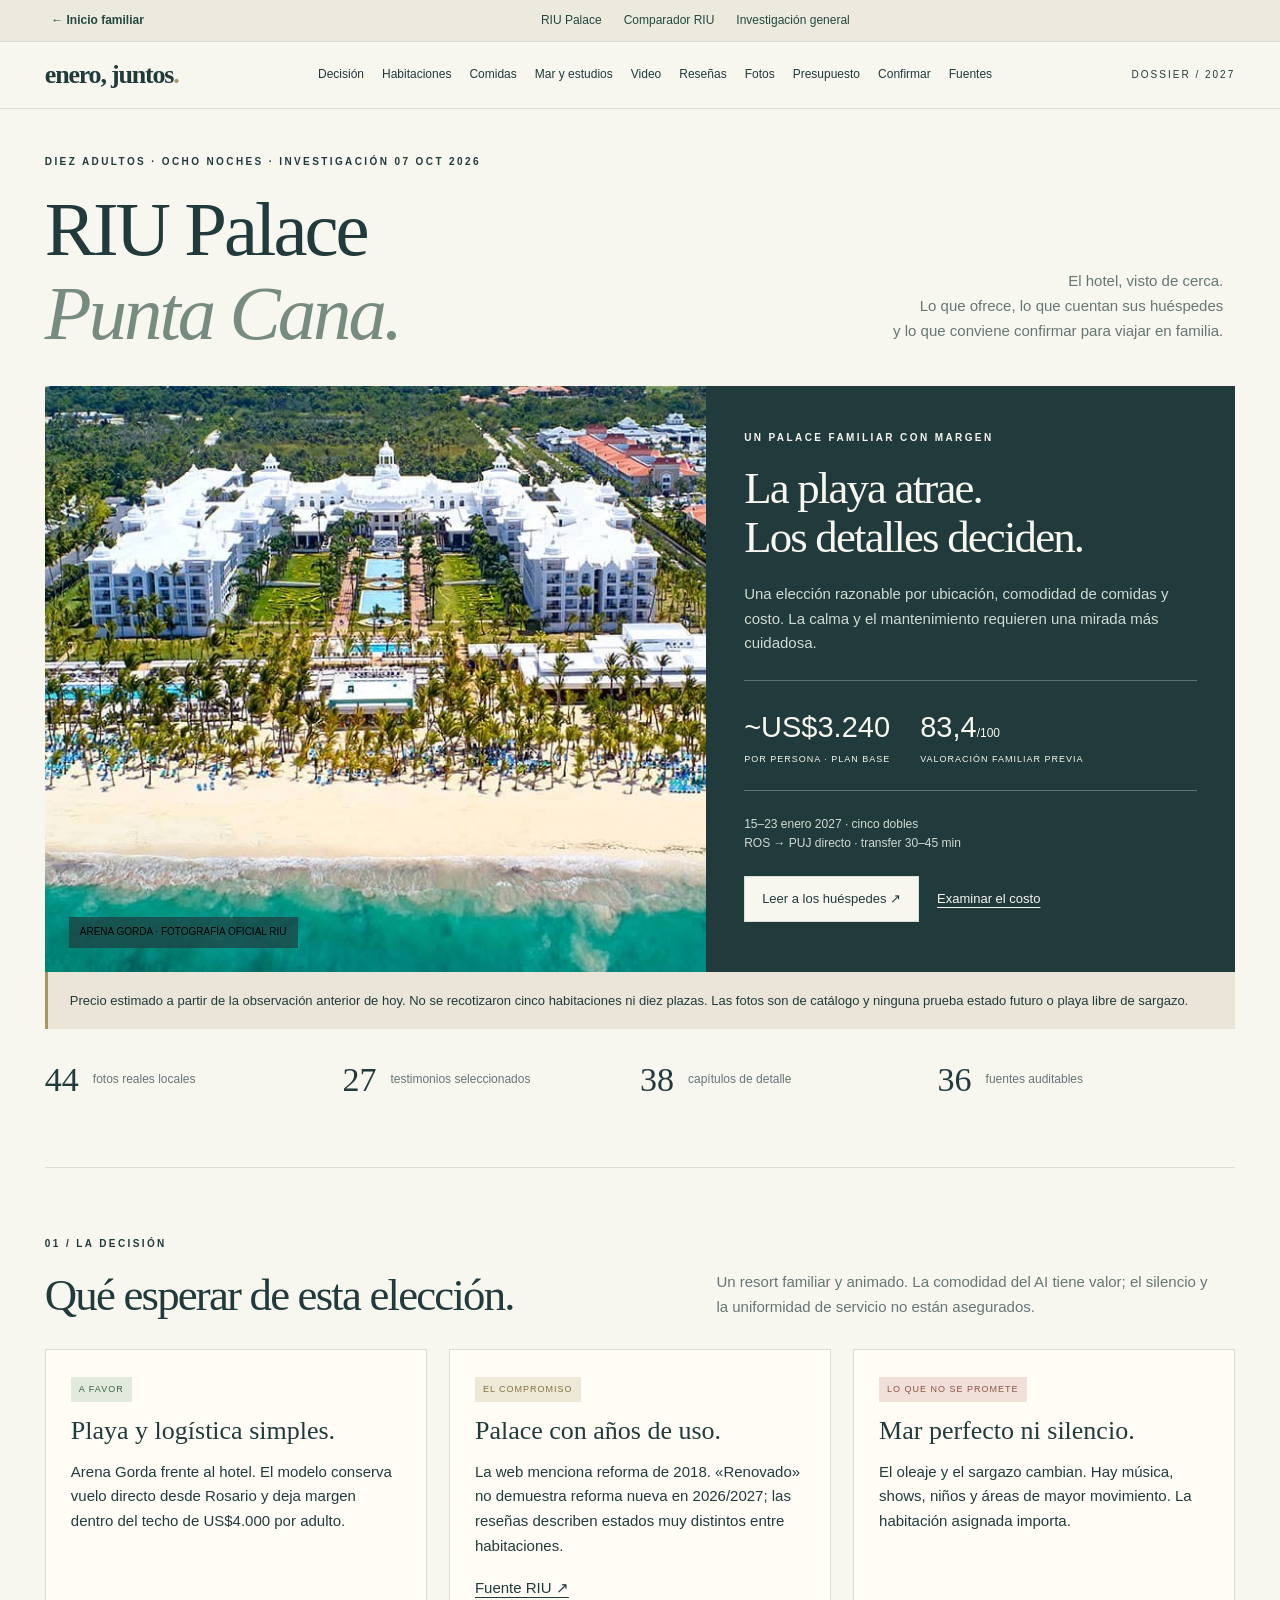
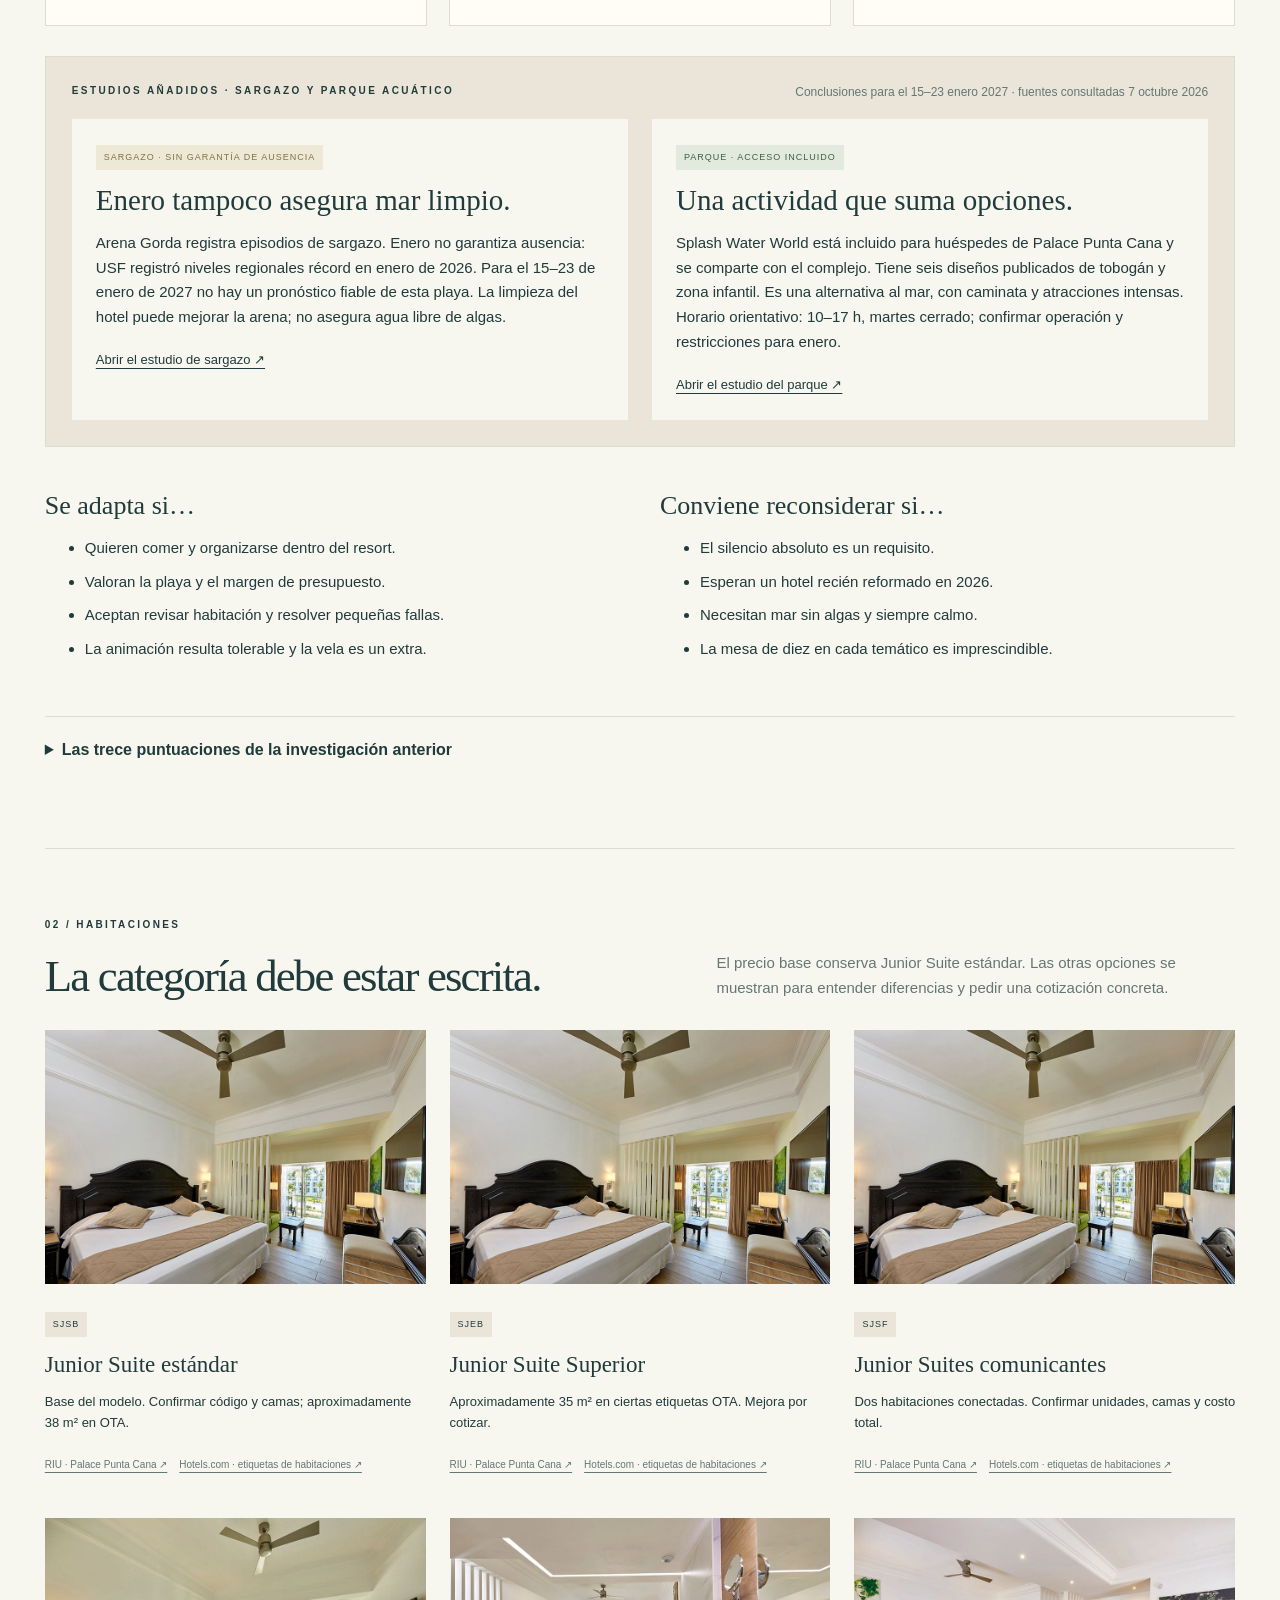
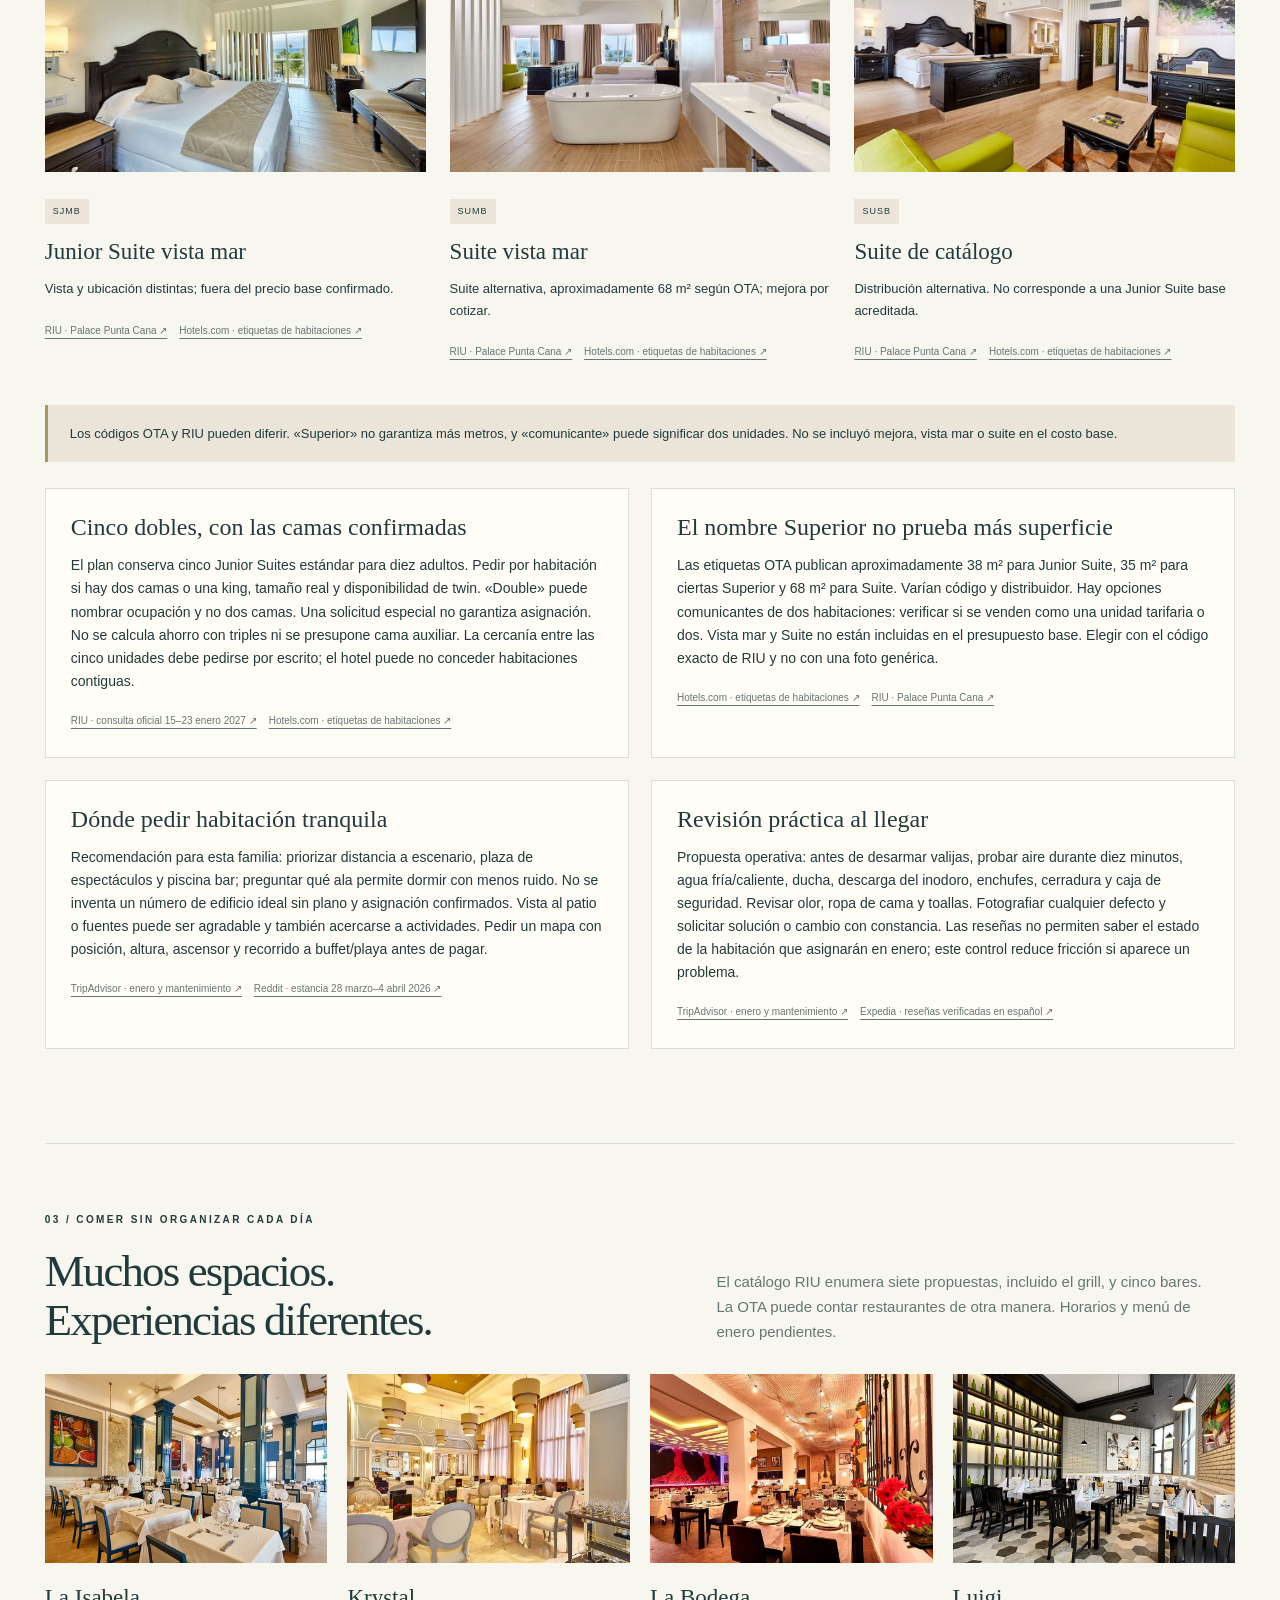
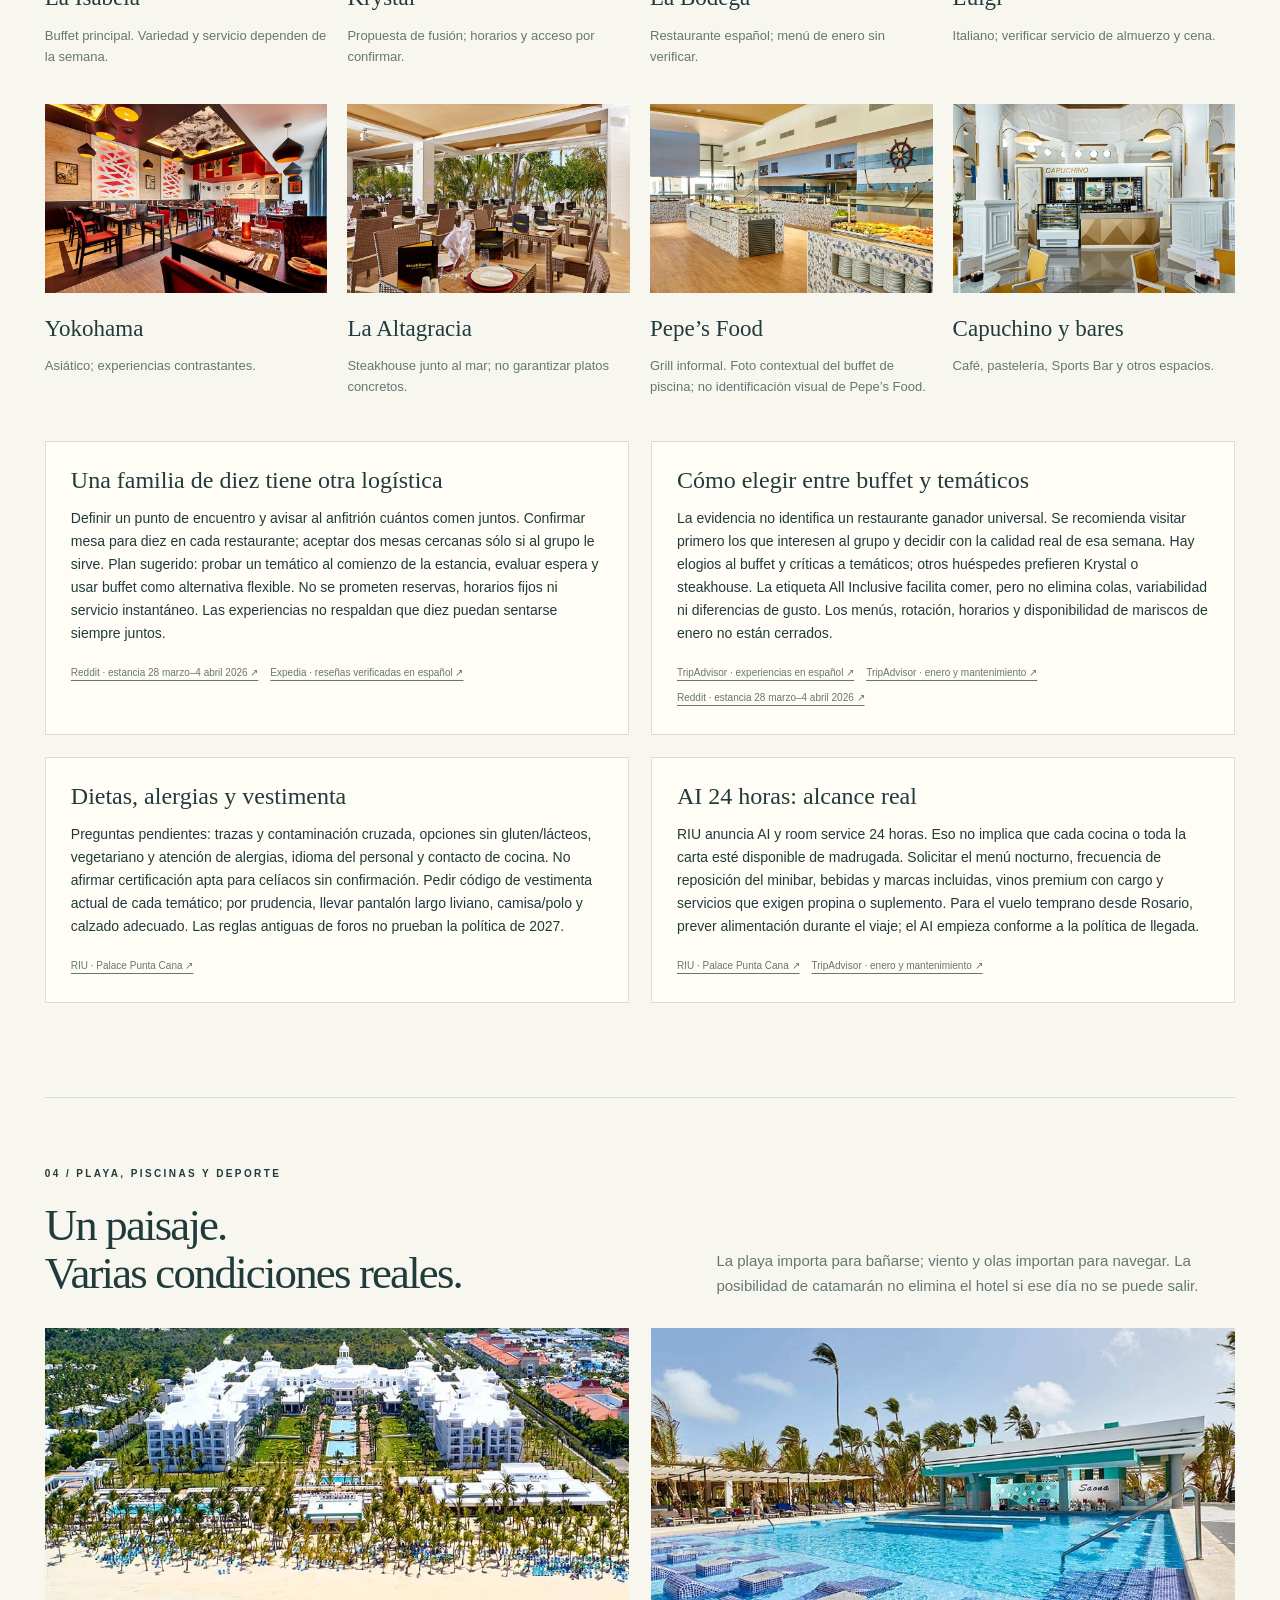
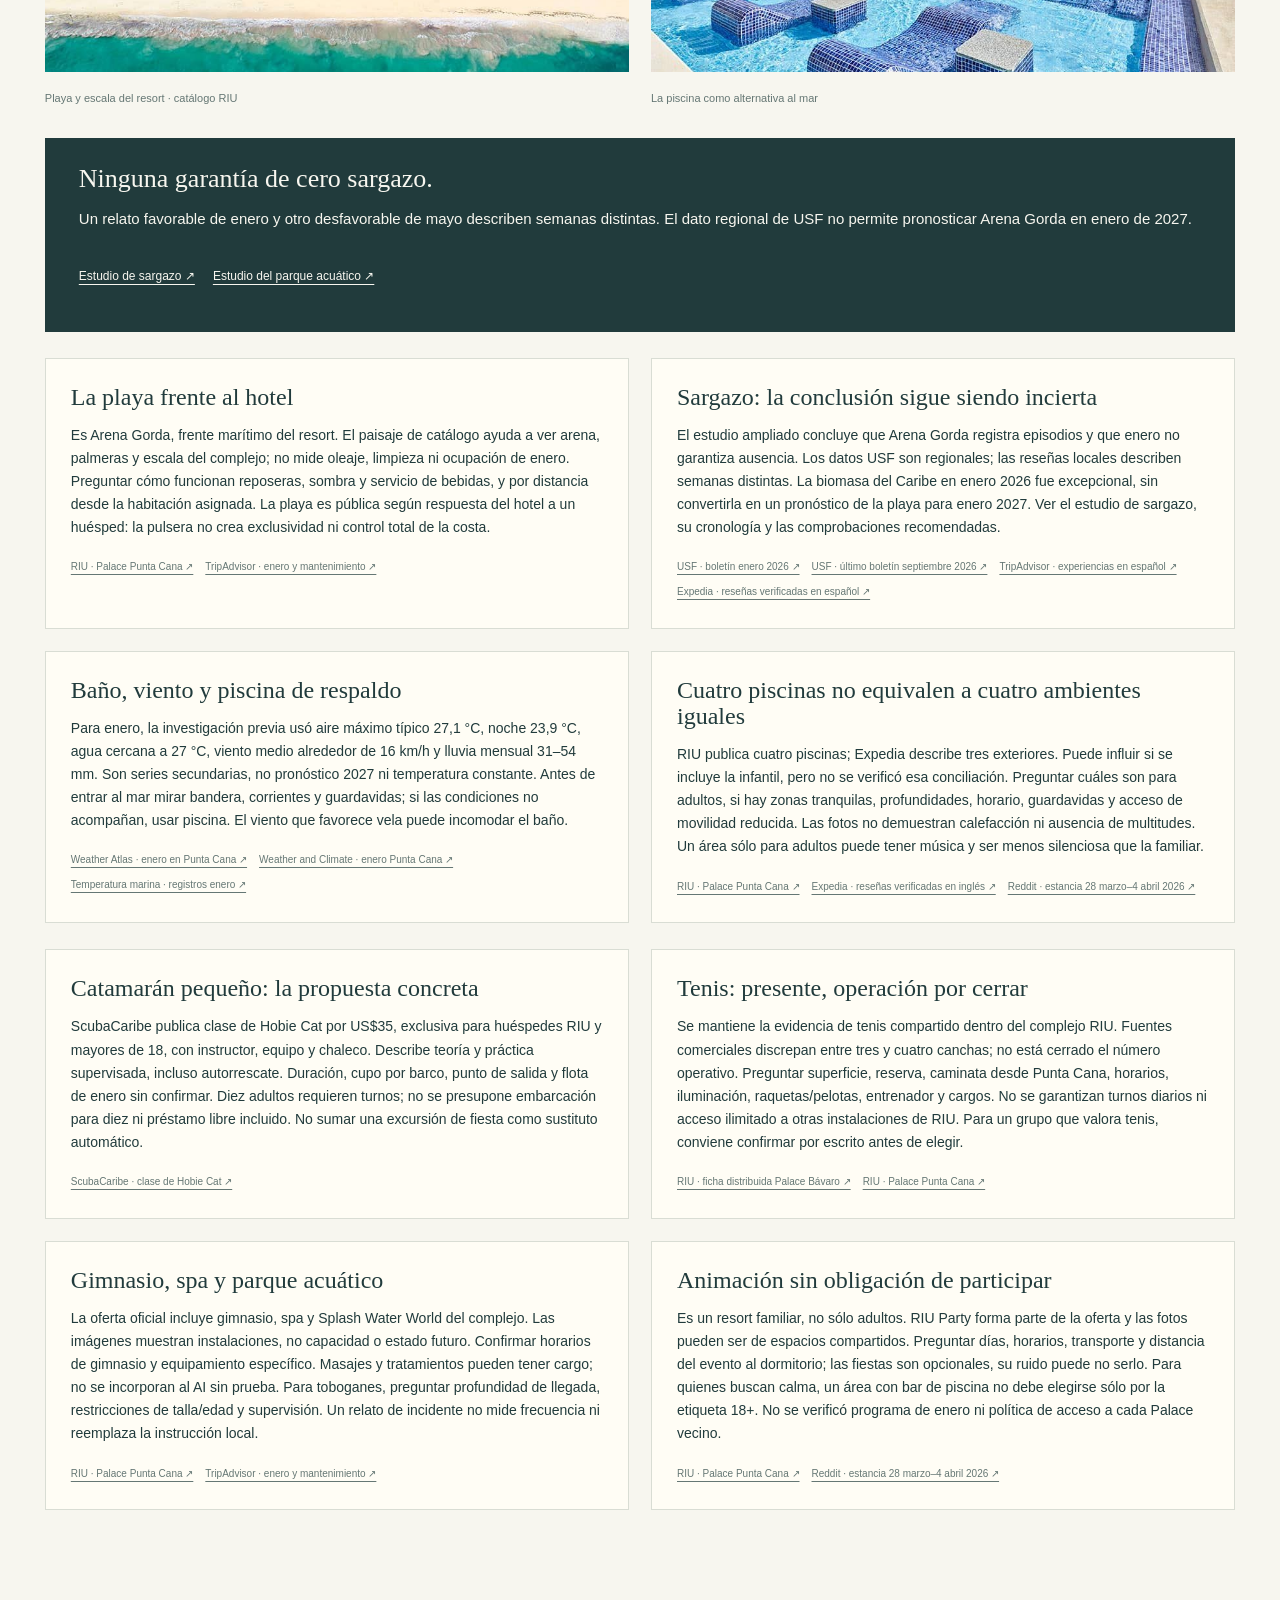
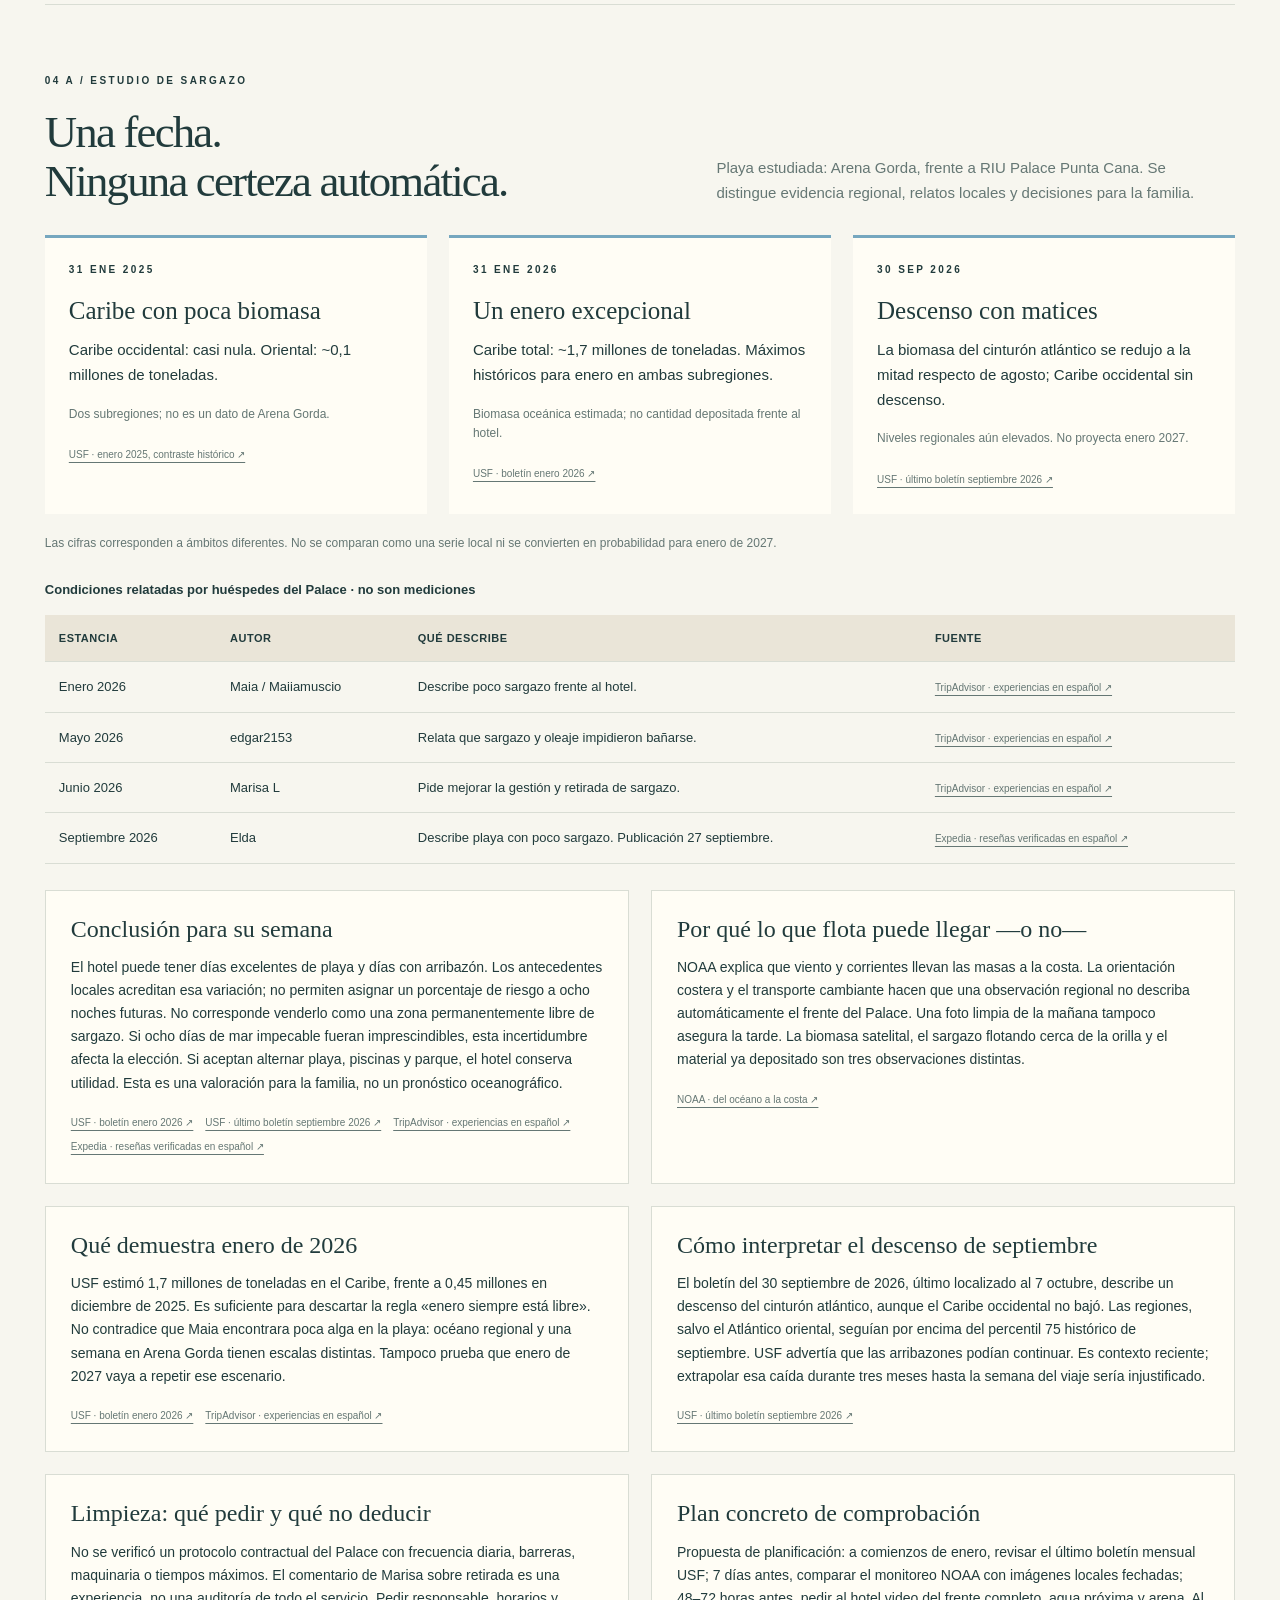
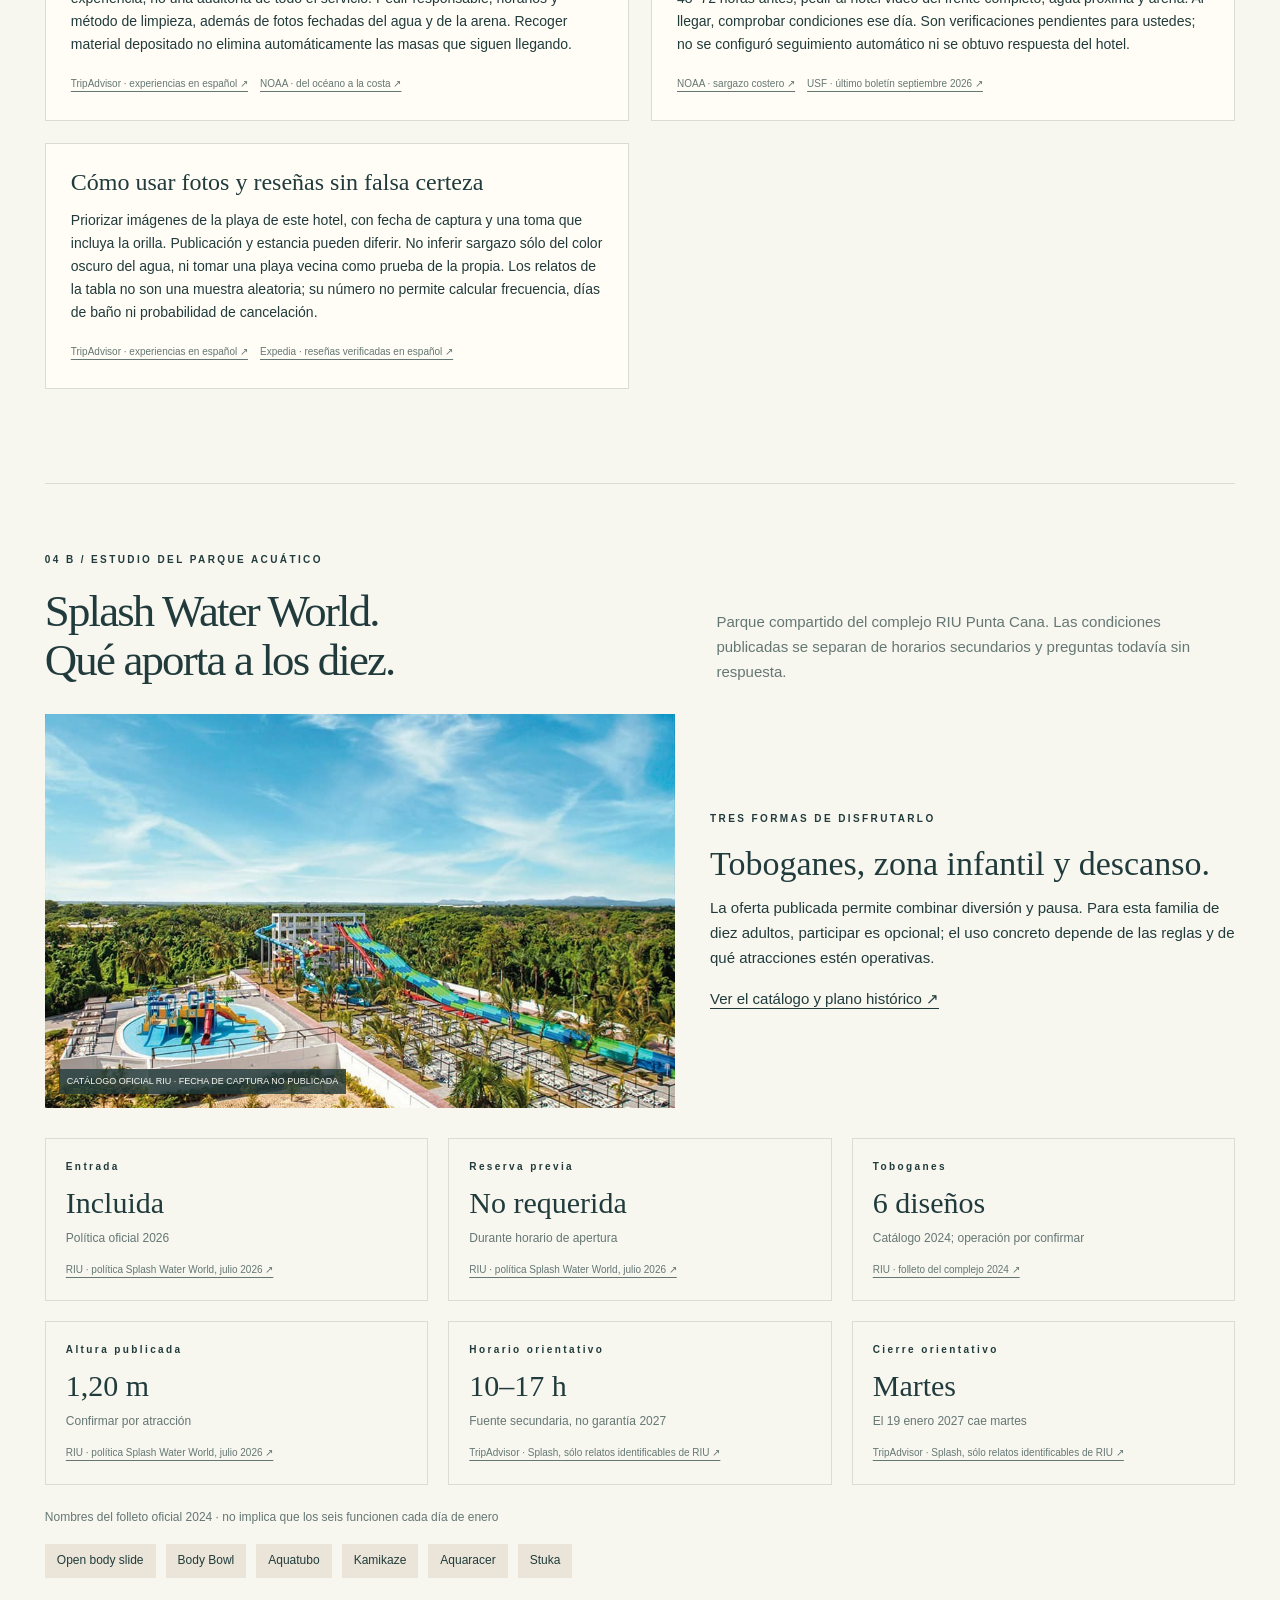
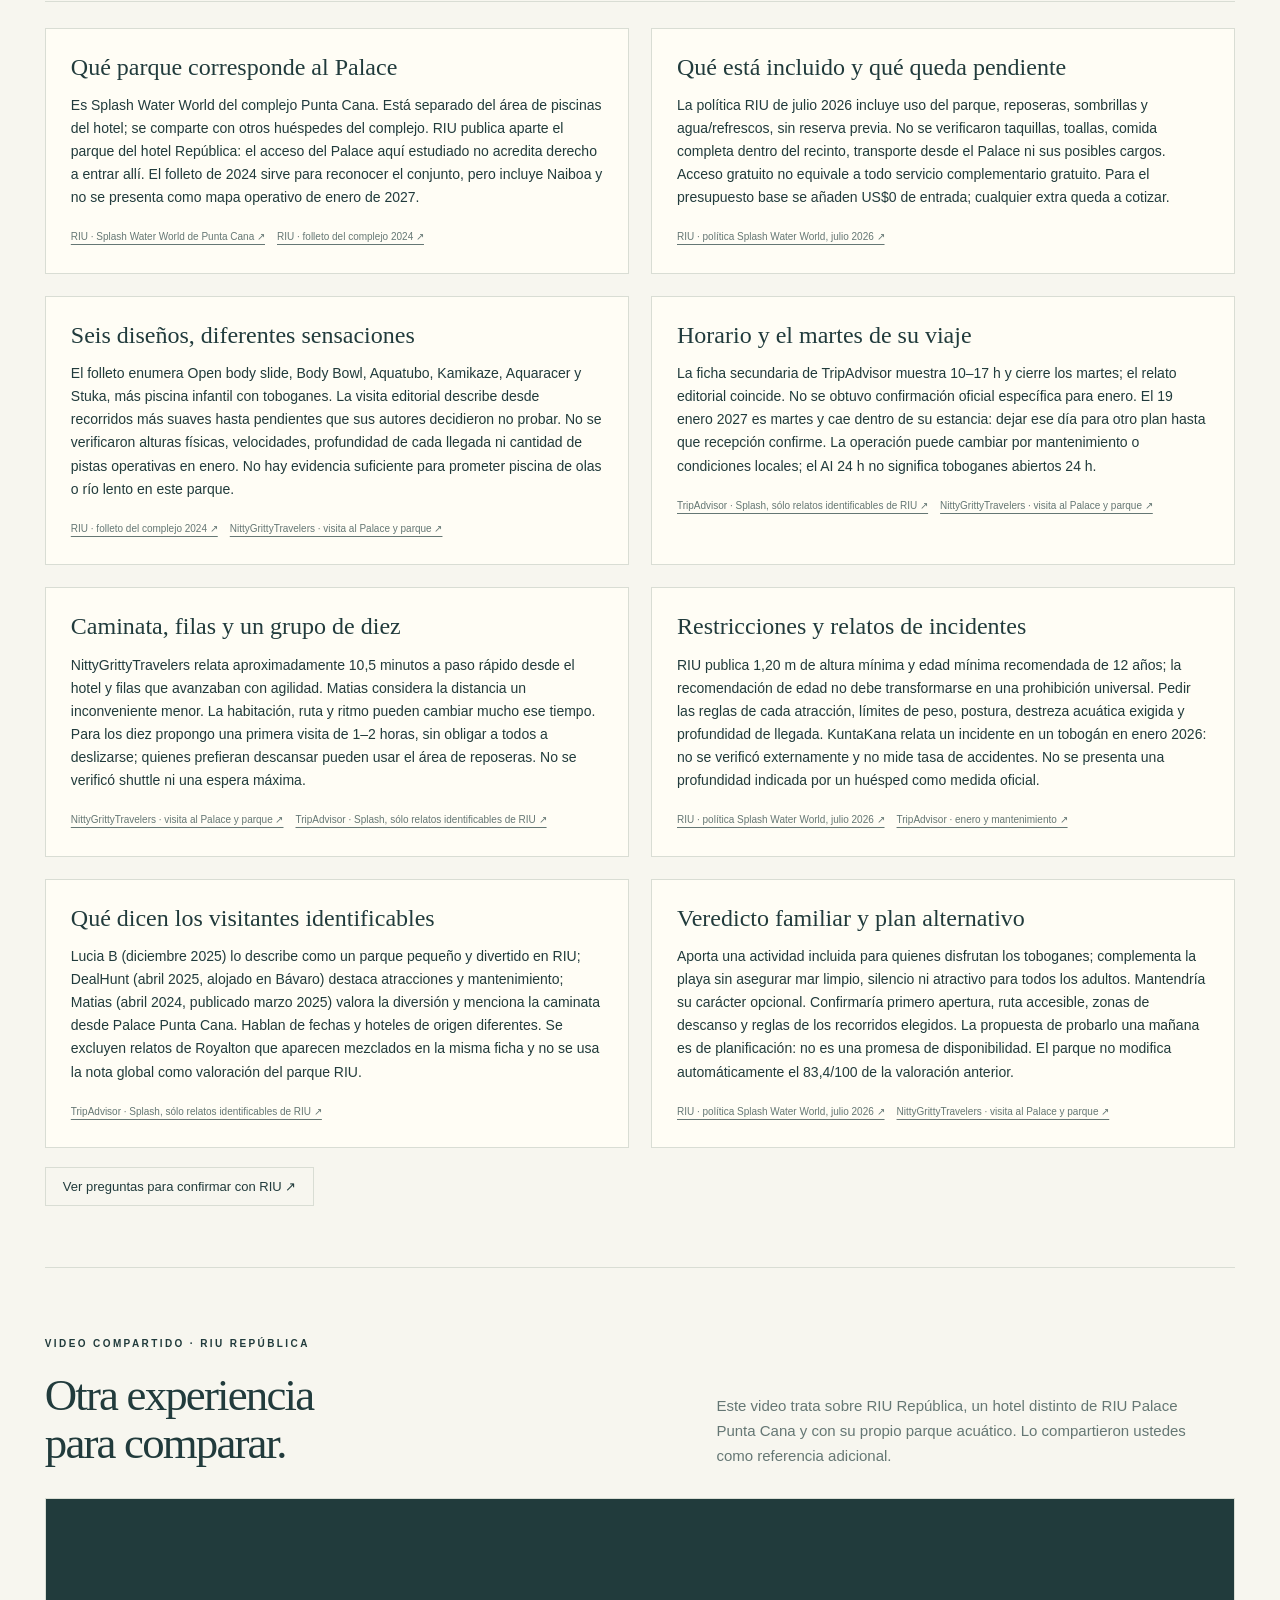
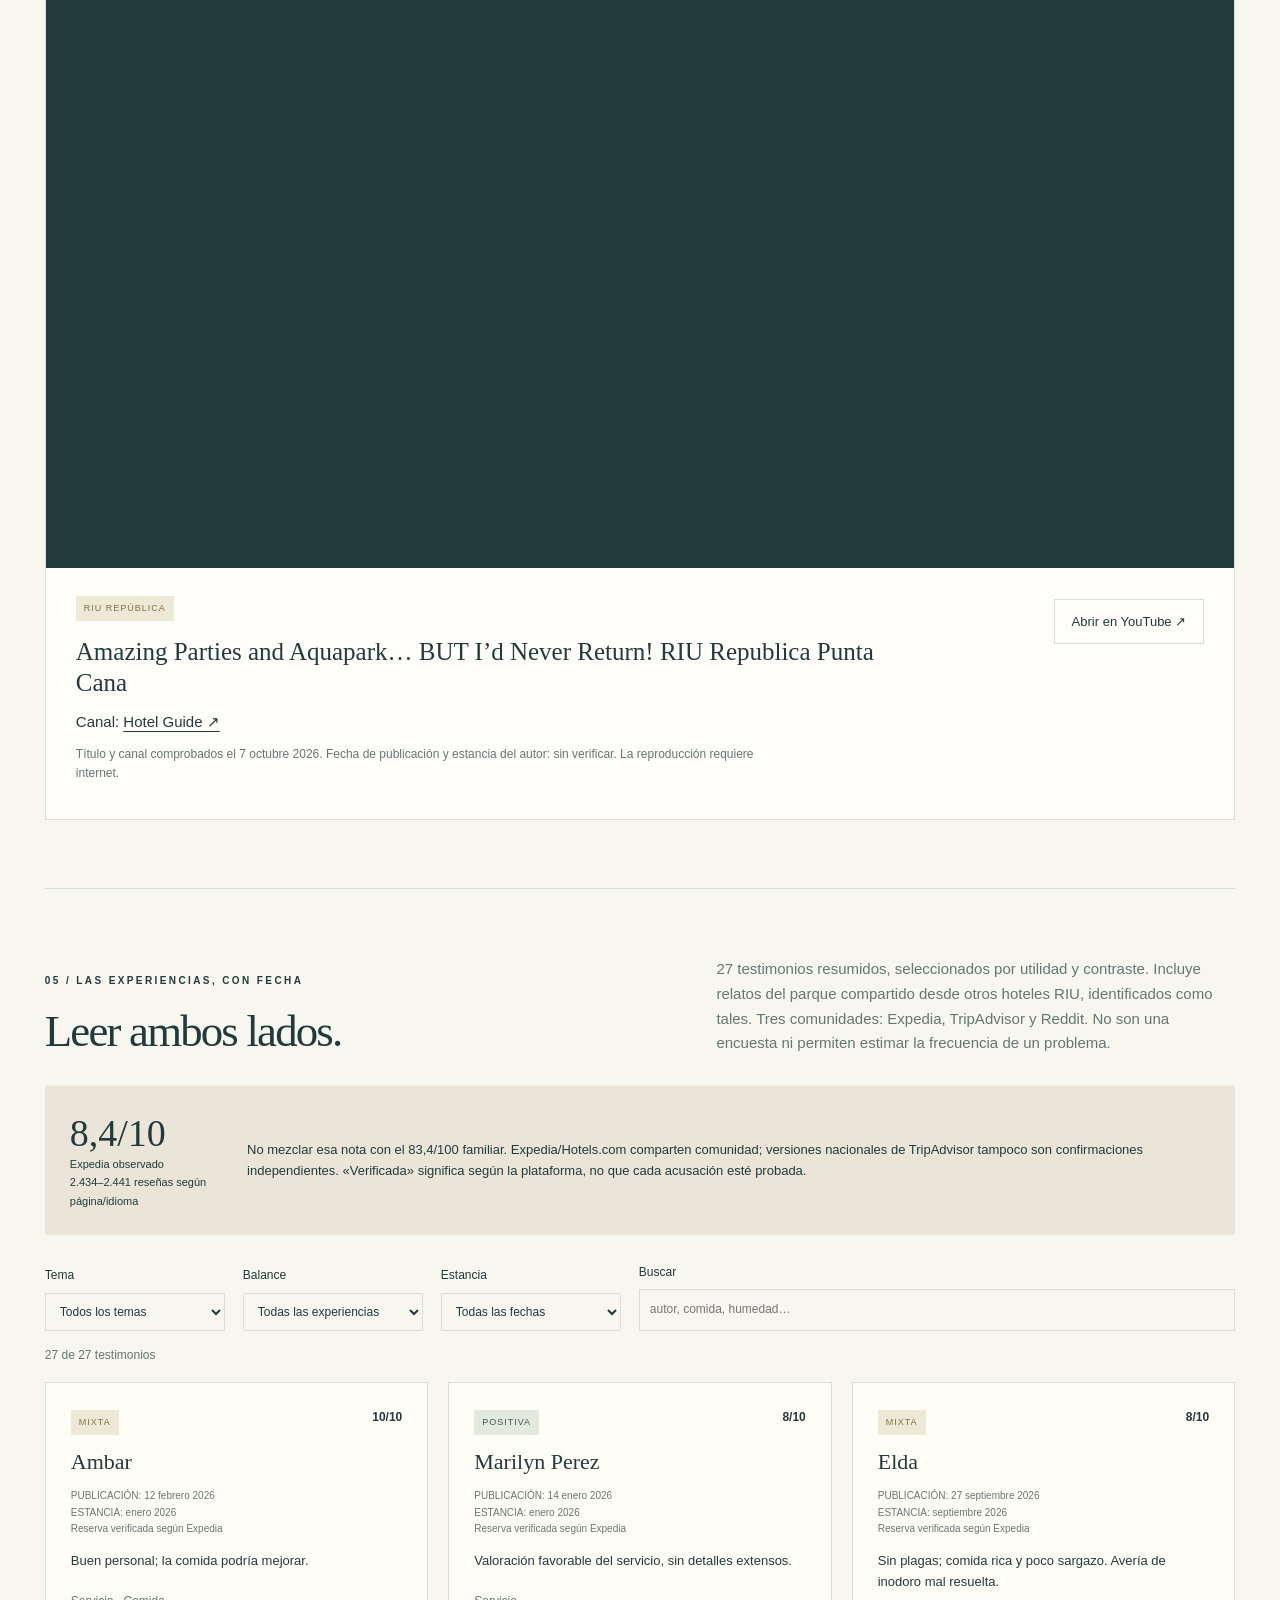
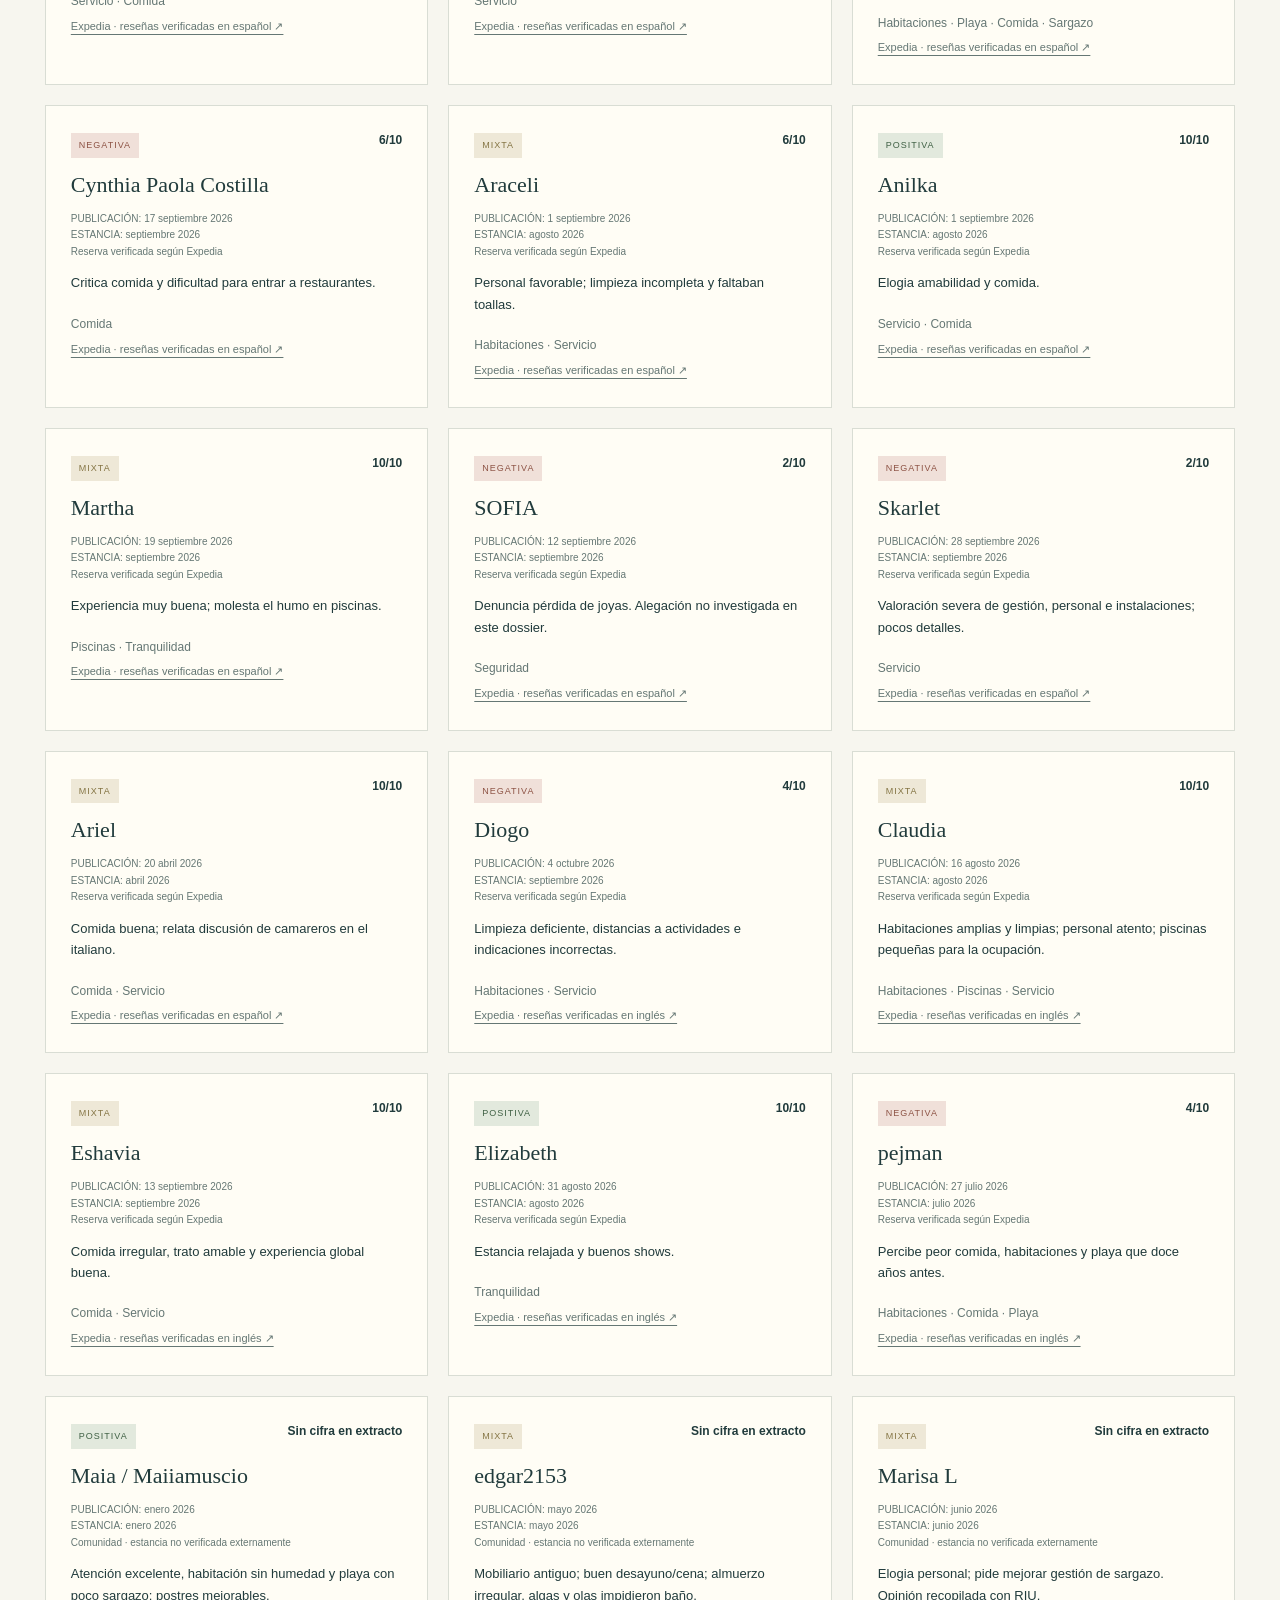
==== commit 0fe38a37: "Añadir el video compartido sobre RIU República al dossier familiar" ====
--- a/palace/index.html
+++ b/palace/index.html
@@ -1,9 +1,10 @@
-<!doctype html><html lang="es"><head><meta charset="utf-8"><meta name="viewport" content="width=device-width,initial-scale=1"><title>RIU Palace Punta Cana · Dossier familiar enero 2027</title><link rel="stylesheet" href="assets/styles.css"><script defer src="assets/data.js"></script><script defer src="assets/app.js"></script><link rel="stylesheet" href="../shared.css"></head><body><div class="family-bar"><a href="../index.html">← Inicio familiar</a><nav aria-label="Informes de vacaciones"><a href="../palace/index.html">RIU Palace</a><a href="../dominicana/index.html">Comparador RIU</a><a href="../investigacion/index.html">Investigación general</a></nav></div><header><a class="brand" href="#inicio">enero, juntos<span>.</span></a><nav aria-label="Secciones del dossier"><a href="#decision">Decisión</a><a href="#habitaciones">Habitaciones</a><a href="#comidas">Comidas</a><a href="#mar">Mar y estudios</a><a href="#reviews">Reseñas</a><a href="#fotos">Fotos</a><a href="#presupuesto">Presupuesto</a><a href="#confirmar">Confirmar</a><a href="#fuentes">Fuentes</a></nav><span class="edition">DOSSIER / 2027</span></header><main><section id="inicio" class="intro"><p class="eyebrow">DIEZ ADULTOS · OCHO NOCHES · INVESTIGACIÓN 07 OCT 2026</p><h1>RIU Palace<br><em>Punta Cana.</em></h1><p class="lead">El hotel, visto de cerca.<br>Lo que ofrece, lo que cuentan sus huéspedes<br>y lo que conviene confirmar para viajar en familia.</p><div class="hero"><button class="hero-photo" data-photo="3" aria-label="Ampliar vista aérea del hotel"><img src="assets/images/foto-04.jpg" alt="RIU Palace Punta Cana frente a Arena Gorda"><span>ARENA GORDA · FOTOGRAFÍA OFICIAL RIU</span></button><div class="hero-copy"><p class="eyebrow">UN PALACE FAMILIAR CON MARGEN</p><h2>La playa atrae.<br>Los detalles deciden.</h2><p>Una elección razonable por ubicación, comodidad de comidas y costo. La calma y el mantenimiento requieren una mirada más cuidadosa.</p><div class="hero-price"><div><b>~US$3.240</b><small>POR PERSONA · PLAN BASE</small></div><div><b>83,4<span>/100</span></b><small>VALORACIÓN FAMILIAR PREVIA</small></div></div><p class="small">15–23 enero 2027 · cinco dobles<br>ROS → PUJ directo · transfer 30–45 min</p><a class="button cream" href="#reviews">Leer a los huéspedes ↗</a><a class="text-link" href="#presupuesto">Examinar el costo</a></div></div><div class="notice">Precio estimado a partir de la observación anterior de hoy. No se recotizaron cinco habitaciones ni diez plazas. Las fotos son de catálogo y ninguna prueba estado futuro o playa libre de sargazo.</div><div class="research-strip"><div><b id="photo-total">44</b><span>fotos reales locales</span></div><div><b id="review-total">24</b><span>testimonios seleccionados</span></div><div><b id="chapter-total">23</b><span>capítulos de detalle</span></div><div><b id="source-total">28</b><span>fuentes auditables</span></div></div></section>
+<!doctype html><html lang="es"><head><meta charset="utf-8"><meta name="viewport" content="width=device-width,initial-scale=1"><title>RIU Palace Punta Cana · Dossier familiar enero 2027</title><link rel="stylesheet" href="assets/styles.css"><script defer src="assets/data.js"></script><script defer src="assets/app.js"></script><link rel="stylesheet" href="../shared.css"></head><body><div class="family-bar"><a href="../index.html">← Inicio familiar</a><nav aria-label="Informes de vacaciones"><a href="../palace/index.html">RIU Palace</a><a href="../dominicana/index.html">Comparador RIU</a><a href="../investigacion/index.html">Investigación general</a></nav></div><header><a class="brand" href="#inicio">enero, juntos<span>.</span></a><nav aria-label="Secciones del dossier"><a href="#decision">Decisión</a><a href="#habitaciones">Habitaciones</a><a href="#comidas">Comidas</a><a href="#mar">Mar y estudios</a><a href="#video">Video</a><a href="#reviews">Reseñas</a><a href="#fotos">Fotos</a><a href="#presupuesto">Presupuesto</a><a href="#confirmar">Confirmar</a><a href="#fuentes">Fuentes</a></nav><span class="edition">DOSSIER / 2027</span></header><main><section id="inicio" class="intro"><p class="eyebrow">DIEZ ADULTOS · OCHO NOCHES · INVESTIGACIÓN 07 OCT 2026</p><h1>RIU Palace<br><em>Punta Cana.</em></h1><p class="lead">El hotel, visto de cerca.<br>Lo que ofrece, lo que cuentan sus huéspedes<br>y lo que conviene confirmar para viajar en familia.</p><div class="hero"><button class="hero-photo" data-photo="3" aria-label="Ampliar vista aérea del hotel"><img src="assets/images/foto-04.jpg" alt="RIU Palace Punta Cana frente a Arena Gorda"><span>ARENA GORDA · FOTOGRAFÍA OFICIAL RIU</span></button><div class="hero-copy"><p class="eyebrow">UN PALACE FAMILIAR CON MARGEN</p><h2>La playa atrae.<br>Los detalles deciden.</h2><p>Una elección razonable por ubicación, comodidad de comidas y costo. La calma y el mantenimiento requieren una mirada más cuidadosa.</p><div class="hero-price"><div><b>~US$3.240</b><small>POR PERSONA · PLAN BASE</small></div><div><b>83,4<span>/100</span></b><small>VALORACIÓN FAMILIAR PREVIA</small></div></div><p class="small">15–23 enero 2027 · cinco dobles<br>ROS → PUJ directo · transfer 30–45 min</p><a class="button cream" href="#reviews">Leer a los huéspedes ↗</a><a class="text-link" href="#presupuesto">Examinar el costo</a></div></div><div class="notice">Precio estimado a partir de la observación anterior de hoy. No se recotizaron cinco habitaciones ni diez plazas. Las fotos son de catálogo y ninguna prueba estado futuro o playa libre de sargazo.</div><div class="research-strip"><div><b id="photo-total">44</b><span>fotos reales locales</span></div><div><b id="review-total">24</b><span>testimonios seleccionados</span></div><div><b id="chapter-total">23</b><span>capítulos de detalle</span></div><div><b id="source-total">28</b><span>fuentes auditables</span></div></div></section>
 <section id="decision"><div class="section-top"><div><p class="eyebrow">01 / LA DECISIÓN</p><h2>Qué esperar de esta elección.</h2></div><p>Un resort familiar y animado. La comodidad del AI tiene valor; el silencio y la uniformidad de servicio no están asegurados.</p></div><div class="cards"><article><span class="tag positive">A FAVOR</span><h3>Playa y logística simples.</h3><p>Arena Gorda frente al hotel. El modelo conserva vuelo directo desde Rosario y deja margen dentro del techo de US$4.000 por adulto.</p></article><article><span class="tag mixed">EL COMPROMISO</span><h3>Palace con años de uso.</h3><p>La web menciona reforma de 2018. «Renovado» no demuestra reforma nueva en 2026/2027; las reseñas describen estados muy distintos entre habitaciones.</p><a href="#fuente-punta">Fuente RIU ↗</a></article><article><span class="tag negative">LO QUE NO SE PROMETE</span><h3>Mar perfecto ni silencio.</h3><p>El oleaje y el sargazo cambian. Hay música, shows, niños y áreas de mayor movimiento. La habitación asignada importa.</p></article></div><div class="study-summary" id="study-summary"><div class="study-label"><p class="eyebrow">ESTUDIOS AÑADIDOS · SARGAZO Y PARQUE ACUÁTICO</p><p class="small">Conclusiones para el 15–23 enero 2027 · fuentes consultadas 7 octubre 2026</p></div><div class="study-summary-grid"><article><span class="tag mixed">SARGAZO · SIN GARANTÍA DE AUSENCIA</span><h3>Enero tampoco asegura mar limpio.</h3><p id="sarg-summary"></p><a href="#sargazo">Abrir el estudio de sargazo ↗</a></article><article><span class="tag positive">PARQUE · ACCESO INCLUIDO</span><h3>Una actividad que suma opciones.</h3><p id="park-summary"></p><a href="#parque">Abrir el estudio del parque ↗</a></article></div></div><div class="two"><div><h3>Se adapta si…</h3><ul><li>Quieren comer y organizarse dentro del resort.</li><li>Valoran la playa y el margen de presupuesto.</li><li>Aceptan revisar habitación y resolver pequeñas fallas.</li><li>La animación resulta tolerable y la vela es un extra.</li></ul></div><div><h3>Conviene reconsiderar si…</h3><ul><li>El silencio absoluto es un requisito.</li><li>Esperan un hotel recién reformado en 2026.</li><li>Necesitan mar sin algas y siempre calmo.</li><li>La mesa de diez en cada temático es imprescindible.</li></ul></div></div><details><summary>Las trece puntuaciones de la investigación anterior</summary><div id="metrics" class="metric-grid"></div><p class="small">Escala de conveniencia familiar, no notas de huéspedes. Global: playa 25%, clima 15%, servicio 15%, comida 15%, tranquilidad 10%, viaje 8%, tenis 7%, valor 5%. Clima y comida son agregados; no se suman otra vez sus subcomponentes.</p></details></section>
 <section id="habitaciones"><div class="section-top"><div><p class="eyebrow">02 / HABITACIONES</p><h2>La categoría debe estar escrita.</h2></div><p>El precio base conserva Junior Suite estándar. Las otras opciones se muestran para entender diferencias y pedir una cotización concreta.</p></div><div class="room-grid" id="room-cards"></div><div class="notice">Los códigos OTA y RIU pueden diferir. «Superior» no garantiza más metros, y «comunicante» puede significar dos unidades. No se incluyó mejora, vista mar o suite en el costo base.</div><div id="room-details" class="chapter-grid"></div></section>
 <section id="comidas"><div class="section-top"><div><p class="eyebrow">03 / COMER SIN ORGANIZAR CADA DÍA</p><h2>Muchos espacios.<br>Experiencias diferentes.</h2></div><p>El catálogo RIU enumera siete propuestas, incluido el grill, y cinco bares. La OTA puede contar restaurantes de otra manera. Horarios y menú de enero pendientes.</p></div><div class="dining-grid" id="dining"></div><div id="food-details" class="chapter-grid"></div></section>
 <section id="mar"><div class="section-top"><div><p class="eyebrow">04 / PLAYA, PISCINAS Y DEPORTE</p><h2>Un paisaje.<br>Varias condiciones reales.</h2></div><p>La playa importa para bañarse; viento y olas importan para navegar. La posibilidad de catamarán no elimina el hotel si ese día no se puede salir.</p></div><div class="image-pair"><button data-photo="3"><img src="assets/images/foto-04.jpg" alt="Frente de playa real del hotel"><span>Playa y escala del resort · catálogo RIU</span></button><button data-photo="9"><img src="assets/images/foto-10.jpg" alt="Piscina y bar del resort"><span>La piscina como alternativa al mar</span></button></div><div class="sea-banner"><h3>Ninguna garantía de cero sargazo.</h3><p>Un relato favorable de enero y otro desfavorable de mayo describen semanas distintas. El dato regional de USF no permite pronosticar Arena Gorda en enero de 2027.</p><a href="#sargazo">Estudio de sargazo ↗</a><a class="text-link" href="#parque">Estudio del parque acuático ↗</a></div><div id="sea-details" class="chapter-grid"></div><div id="sport-details" class="chapter-grid"></div></section>
 <section id="sargazo"><div class="section-top"><div><p class="eyebrow">04 A / ESTUDIO DE SARGAZO</p><h2>Una fecha.<br>Ninguna certeza automática.</h2></div><p>Playa estudiada: Arena Gorda, frente a RIU Palace Punta Cana. Se distingue evidencia regional, relatos locales y decisiones para la familia.</p></div><div id="sarg-timeline" class="study-timeline"></div><p class="small">Las cifras corresponden a ámbitos diferentes. No se comparan como una serie local ni se convierten en probabilidad para enero de 2027.</p><div class="report-table-wrap"><table class="report-table"><caption>Condiciones relatadas por huéspedes del Palace · no son mediciones</caption><thead><tr><th>Estancia</th><th>Autor</th><th>Qué describe</th><th>Fuente</th></tr></thead><tbody id="beach-reports"></tbody></table></div><div id="sarg-study-details" class="chapter-grid"></div></section><section id="parque"><div class="section-top"><div><p class="eyebrow">04 B / ESTUDIO DEL PARQUE ACUÁTICO</p><h2>Splash Water World.<br>Qué aporta a los diez.</h2></div><p>Parque compartido del complejo RIU Punta Cana. Las condiciones publicadas se separan de horarios secundarios y preguntas todavía sin respuesta.</p></div><div class="park-feature"><button data-photo="1" aria-label="Ampliar fotografía oficial de Splash Water World"><img src="assets/images/foto-02.jpg" alt="Toboganes de Splash Water World del complejo RIU Punta Cana"><span>CATÁLOGO OFICIAL RIU · FECHA DE CAPTURA NO PUBLICADA</span></button><div><p class="eyebrow">TRES FORMAS DE DISFRUTARLO</p><h3>Toboganes, zona infantil y descanso.</h3><p>La oferta publicada permite combinar diversión y pausa. Para esta familia de diez adultos, participar es opcional; el uso concreto depende de las reglas y de qué atracciones estén operativas.</p><a href="#fuente-splash-brochure">Ver el catálogo y plano histórico ↗</a></div></div><div id="park-facts" class="park-facts"></div><div class="ride-strip"><p class="small">Nombres del folleto oficial 2024 · no implica que los seis funcionen cada día de enero</p><div id="ride-names"></div></div><div id="park-study-details" class="chapter-grid"></div><a class="button" href="#confirmar">Ver preguntas para confirmar con RIU ↗</a></section>
+<section id="video" aria-labelledby="video-title"><div class="section-top"><div><p class="eyebrow">VIDEO COMPARTIDO · RIU REPÚBLICA</p><h2 id="video-title">Otra experiencia<br>para comparar.</h2></div><p>Este video trata sobre RIU República, un hotel distinto de RIU Palace Punta Cana y con su propio parque acuático. Lo compartieron ustedes como referencia adicional.</p></div><div class="video-card"><div class="video-frame"><iframe src="https://www.youtube-nocookie.com/embed/pPT00OFGjXA" title="Video de Hotel Guide sobre RIU República" loading="lazy" referrerpolicy="strict-origin-when-cross-origin" allow="accelerometer; encrypted-media; gyroscope; picture-in-picture; fullscreen" allowfullscreen></iframe></div><div class="video-caption"><div><span class="tag mixed">RIU REPÚBLICA</span><h3>Amazing Parties and Aquapark… BUT I’d Never Return! RIU Republica Punta Cana</h3><p>Canal: <a href="https://www.youtube.com/@hotelguideforyou" target="_blank" rel="noopener noreferrer">Hotel Guide ↗</a></p><p class="small">Título y canal comprobados el 7 octubre 2026. Fecha de publicación y estancia del autor: sin verificar. La reproducción requiere internet.</p></div><a class="button" href="https://www.youtube.com/watch?v=pPT00OFGjXA" target="_blank" rel="noopener noreferrer">Abrir en YouTube ↗</a></div></div></section>
 <section id="reviews"><div class="section-top"><div><p class="eyebrow">05 / LAS EXPERIENCIAS, CON FECHA</p><h2>Leer ambos lados.</h2></div><p><span id="review-total-copy">27</span> testimonios resumidos, seleccionados por utilidad y contraste. Incluye relatos del parque compartido desde otros hoteles RIU, identificados como tales. Tres comunidades: Expedia, TripAdvisor y Reddit. No son una encuesta ni permiten estimar la frecuencia de un problema.</p></div><div class="review-summary"><div><b>8,4/10</b><span>Expedia observado<br>2.434–2.441 reseñas según página/idioma</span></div><p>No mezclar esa nota con el 83,4/100 familiar. Expedia/Hotels.com comparten comunidad; versiones nacionales de TripAdvisor tampoco son confirmaciones independientes. «Verificada» significa según la plataforma, no que cada acusación esté probada.</p></div><div class="toolbar"><label>Tema<select id="review-topic"><option value="all">Todos los temas</option></select></label><label>Balance<select id="review-tone"><option value="all">Todas las experiencias</option><option value="positiva">Positivas</option><option value="mixta">Mixtas</option><option value="negativa">Negativas</option></select></label><label>Estancia<select id="review-period"><option value="all">Todas las fechas</option><option value="january">Enero de 2026</option></select></label><label class="search-label">Buscar<input id="review-search" type="search" placeholder="autor, comida, humedad…"></label></div><p class="small" id="review-count" aria-live="polite"></p><div id="review-list" class="review-grid"></div><div class="two evidence"><article><h3>Qué se repite y merece comprobarse.</h3><p>Trato del personal favorable en muchos relatos, junto con limpieza y mantenimiento variables. La comida despierta opiniones opuestas; acceso a temáticos puede generar fricción. Se recomienda priorizar control de habitación y logística de cenas.</p></article><article><h3>Qué no permite afirmar esta muestra.</h3><p>No prueba que haya una plaga general, que todo el personal actúe mal ni que un servicio falle siempre. Las denuncias de pérdida de objetos son alegaciones; su presencia justifica leerlas, no atribuir culpabilidad. Tampoco se elimina una crítica porque otro huésped haya tenido buena experiencia.</p></article></div><details><summary>Cómo se contrastó la evidencia y qué quedó pendiente</summary><p>Se buscaron experiencias favorables y adversas, con atención a enero de 2026. Se conservan autor, publicación, estancia y fuente; cuando falta una cifra no se inventa una puntuación. Una reseña publicada en febrero puede describir una estancia en enero.</p><p>Booking no ofreció un texto de reseñas accesible en esta consulta; no se añadieron opiniones supuestas. Las reseñas hospedadas en RIU no se contaron como una cuarta comunidad independiente. Una mención de futura remodelación hecha por un huésped no acredita un anuncio oficial. El dossier y su ampliación no constituyen una lectura exhaustiva de miles de reseñas ni una auditoría presencial.</p></details></section>
 <section id="fotos"><div class="section-top"><div><p class="eyebrow">06 / GALERÍA DE DETALLE</p><h2>Mirar. Ampliar. Verificar.</h2></div><p>44 fotografías locales procedentes del catálogo oficial. Cada una enlaza su origen. Fecha de captura no publicada; las suites alternativas y los espacios del complejo están identificados.</p></div><div class="photo-toolbar" id="photo-filters"></div><p class="small" id="photo-count" aria-live="polite"></p><div id="gallery" class="gallery"></div></section>
 <section id="presupuesto"><div class="section-top"><div><p class="eyebrow">07 / COSTO REAL PARA LOS DIEZ</p><h2>El margen, hecho visible.</h2></div><p>Tarifa anterior de hoy: ARS 5.109.414 por una doble y ocho noches, impuestos incluidos. Escalar a cinco no prueba disponibilidad conjunta. El simulador sólo calcula.</p></div><div class="budget-layout"><div class="budget-inputs"><label>ARS por USD<input type="number" id="fx" min="500" max="10000" value="1500"></label><label>Vuelo ida/vuelta por adulto · USD<input type="number" id="air" min="0" max="10000" value="1230"></label><label>Cabina extra por adulto · USD<input type="number" id="bag" min="0" max="3000" value="150"></label><label>Cargos adicionales sobre hotel + vuelo · %<input type="number" id="extra" min="0" max="100" value="0"></label><label>Extras opcionales totales del grupo · USD<input type="number" id="optional" min="0" max="100000" value="0"></label><button id="reset-budget">Volver al escenario base</button><p class="small">Extras permite provisionar vela, seguro, spa o excursiones. La clase figura a US$35 publicados; si se confirma por persona, diez clases serían US$350. No se suma automáticamente ni se asegura disponibilidad.</p></div><div><div id="budget-result" aria-live="polite"></div><p class="small">Transfer PUJ US$35/adulto, traslado ROS US$20 y margen US$100: provisiones. Los cargos son una sensibilidad, no una alícuota legal. Confirmar precio final y moneda de cobro. Ningún campo modifica una reserva.</p><a href="#fuente-riu-quote">Observación y límites de la tarifa ↗</a></div></div><details><summary>Escenarios originales: bajo, probable y alto</summary><div id="cost-table"></div><p class="small">~US$2.900 / 3.240 / 3.740 por persona. Los escenarios combinan supuestos, no intervalos estadísticos ni tres ofertas reservables. El probable usa ARS 1.500/USD; BNA vendedor observado hoy ARS 1.540. No es pronóstico de cambio.</p></details><div id="price-details" class="chapter-grid"></div></section>
--- a/palace/assets/styles.css
+++ b/palace/assets/styles.css
@@ -1,3 +1,6 @@
 :root{--paper:#f7f6ef;--ink:#213b3c;--muted:#657774;--line:#d9ddd4;--sand:#eae5d8;--gold:#a89762;--blue:#76a7bf;--red:#985c4c}*{box-sizing:border-box}html{scroll-behavior:smooth;scroll-padding-top:100px}body{margin:0;background:var(--paper);color:var(--ink);font:15px/1.65 -apple-system,BlinkMacSystemFont,'Segoe UI',sans-serif}button,input,select,textarea{font:inherit}button,a,input,select{touch-action:manipulation}a{color:inherit;text-underline-offset:4px}button{cursor:pointer}button:focus-visible,a:focus-visible,input:focus-visible,select:focus-visible{outline:3px solid var(--blue);outline-offset:4px}header{position:sticky;top:0;z-index:30;background:rgba(247,246,239,.97);border-bottom:1px solid var(--line);display:flex;align-items:center;gap:28px;padding:18px 3.5%}.brand{font:bold 26px Georgia;text-decoration:none;white-space:nowrap;letter-spacing:-1.2px}.brand span{color:var(--gold)}nav{display:flex;gap:18px;flex:1;justify-content:center}nav a{font-size:12px;text-decoration:none;white-space:nowrap}.edition{font-size:10px;letter-spacing:2px;white-space:nowrap}main{max-width:1500px;margin:auto;padding:0 3.5%}section{padding:68px 0;border-bottom:1px solid var(--line)}.intro{padding-top:45px}.eyebrow{font-size:10px;letter-spacing:2.4px;font-weight:650;margin:0 0 18px}h1,h2,h3{font-family:Georgia,'Times New Roman',serif;font-weight:400;line-height:1.09}h1{font-size:clamp(56px,6vw,88px);letter-spacing:-3px;display:inline-block;width:60%;margin:0 0 30px}h1 em{color:#778c80;font-weight:400}h2{font-size:clamp(36px,3.5vw,52px);letter-spacing:-1.8px;margin:0}h3{font-size:26px;margin:15px 0 14px}p{margin:0 0 17px}.lead{display:inline-block;width:39%;text-align:right;vertical-align:bottom;color:var(--muted);margin-bottom:42px}.hero{display:grid;grid-template-columns:1.25fr 1fr;background:var(--ink);color:var(--paper)}.hero-photo{border:0;position:relative;display:block;padding:0;background:var(--ink);min-height:470px;overflow:hidden}.hero-photo img{width:100%;height:100%;object-fit:cover;position:absolute;inset:0}.hero-photo span{position:absolute;bottom:24px;left:24px;padding:7px 11px;font-size:10px;background:#213b3cac}.hero-copy{padding:44px 38px}.hero-copy h2{font-size:clamp(34px,3.5vw,51px);margin:0 0 20px}.hero-copy>p:not(.eyebrow){color:#d0dbd4}.hero-price{display:flex;gap:30px;margin:24px 0;padding:23px 0;border-block:1px solid #5b7370}.hero-price b{display:block;font-size:29px;font-weight:500}.hero-price b span{font-size:12px}.hero-price small{display:block;font-size:9px;letter-spacing:1px}.button,button:not(.hero-photo):not([data-photo]):not(#photo-close):not(#photo-prev):not(#photo-next){padding:11px 17px;border:1px solid var(--line);color:var(--ink);background:transparent;text-decoration:none;font-size:13px}.cream{background:var(--paper);color:var(--ink);display:inline-block}.text-link{display:inline-block;margin:18px;font-size:13px}.small{font-size:12px;color:var(--muted);line-height:1.6}.notice{background:var(--sand);border-left:3px solid var(--gold);padding:18px 22px;font-size:13px}.research-strip{display:grid;grid-template-columns:repeat(4,1fr);padding:32px 0 0}.research-strip>div{display:flex;gap:14px;align-items:center}.research-strip b{font:34px Georgia}.research-strip span{font-size:12px;color:var(--muted)}.section-top{display:grid;grid-template-columns:1.15fr 1fr;gap:75px;align-items:end;margin-bottom:30px}.section-top>p{color:var(--muted);margin:0;max-width:500px}.cards{display:grid;grid-template-columns:repeat(3,1fr);gap:22px}.cards article,.chapter,.review{border:1px solid var(--line);padding:25px;background:#fffdf5}.tag{font-size:9px;letter-spacing:1px;display:inline-block;padding:5px 8px;background:var(--sand)}.positive{background:#e2e9dd;color:#3f6044}.negative{background:#f0e0d9;color:#8d5345}.mixed{background:#eee8d7;color:#827241}.two{display:grid;grid-template-columns:1fr 1fr;gap:40px;margin:30px 0}li{padding-bottom:9px}details{border-top:1px solid var(--line);margin-top:28px;padding-top:20px}summary{cursor:pointer;font-size:16px;font-weight:600;margin-bottom:17px}details p{max-width:1000px}.metric-grid{display:grid;grid-template-columns:repeat(3,1fr);gap:20px;padding:20px 0}.metric-top{display:flex;justify-content:space-between;font-size:12px}.metric-track{height:5px;background:#dedfd5;margin:9px 0}.metric-track span{display:block;height:5px;background:var(--blue)}.metric-data{font-size:11px;color:var(--muted)}.room-grid{display:grid;grid-template-columns:repeat(3,1fr);gap:24px;margin-bottom:24px}.room-grid img{width:100%;aspect-ratio:1.5;object-fit:cover}.room-grid button{display:block;width:100%;padding:0;border:0;background:transparent}.room-info{padding:18px 0}.room-info h3{font-size:23px}.room-info p{font-size:13px}.chapter-grid{display:grid;grid-template-columns:1fr 1fr;gap:22px;margin:26px 0}.chapter h3{font-size:24px;margin-top:0}.chapter p{font-size:14px;margin-bottom:14px}.refs a{display:inline-block;font-size:10px;color:var(--muted);margin:3px 12px 0 0}.dining-grid{display:grid;grid-template-columns:repeat(4,1fr);gap:20px}.dining-card img{width:100%;aspect-ratio:1.5;object-fit:cover}.dining-card h3{font-size:23px}.dining-card p{font-size:13px;color:var(--muted)}.dining-card button{padding:0;border:0;background:none;width:100%}.image-pair{display:grid;grid-template-columns:1fr 1fr;gap:22px}.image-pair button{padding:0;background:none;border:0;text-align:left}.image-pair img{width:100%;aspect-ratio:1.7;object-fit:cover}.image-pair span{display:block;font-size:11px;padding:9px 0;color:var(--muted)}.sea-banner{background:var(--ink);color:var(--paper);padding:27px 34px;margin:22px 0}.sea-banner h3{margin-top:0}.sea-banner a{font-size:12px}.review-summary{display:flex;gap:40px;padding:25px;background:var(--sand);align-items:center;margin:25px 0}.review-summary b{font:38px Georgia;white-space:nowrap}.review-summary span{display:block;font-size:11px}.review-summary p{font-size:13px;margin:0}.toolbar{display:flex;gap:18px;align-items:end;margin:28px 0 15px;flex-wrap:wrap}label{display:block;font-size:12px}select,input{display:block;border:1px solid var(--line);padding:10px;background:transparent;color:var(--ink);width:100%;margin-top:7px}select{min-width:180px}.search-label{flex:1}.review-grid{display:grid;grid-template-columns:repeat(3,1fr);gap:20px}.review h3{font-size:22px}.review .review-meta{font-size:10px;color:var(--muted);margin:12px 0}.review p{font-size:13px}.review a{font-size:11px}.review .rating{float:right;font-size:12px;font-weight:600}.photo-toolbar{display:flex;gap:10px;flex-wrap:wrap;margin:22px 0}.photo-toolbar button.active{background:var(--ink)!important;color:var(--paper)!important}.gallery{display:grid;grid-template-columns:repeat(4,1fr);gap:21px}.gallery button{display:block;padding:0;border:0;background:transparent;text-align:left;color:var(--ink)}.gallery img{width:100%;aspect-ratio:1.5;object-fit:cover}.gallery span{display:block;font-size:12px;line-height:1.45;margin-top:9px}.gallery small{display:block;color:var(--muted);font-size:10px;margin-top:4px}.budget-layout{display:grid;grid-template-columns:340px 1fr;gap:45px}.budget-inputs{display:grid;gap:13px}.budget-inputs button{margin-top:8px}.budget-summary{display:grid;grid-template-columns:1fr 1fr;gap:20px;background:var(--ink);color:var(--paper);padding:28px}.budget-summary b{display:block;font:38px Georgia}.budget-summary span{font-size:11px}.budget-status{padding:15px;background:var(--sand);margin:15px 0;font-size:13px}.over{color:var(--red)}table{width:100%;border-collapse:collapse;font-size:13px}td,th{border-bottom:1px solid var(--line);padding:13px 10px;text-align:left}th{font-size:10px;text-transform:uppercase;letter-spacing:.8px}.route{display:flex;align-items:center;justify-content:space-around;padding:28px;background:var(--sand);gap:14px}.route i{color:var(--gold)}.route span{font-size:13px}.checklist{display:grid;grid-template-columns:1fr 1fr;gap:13px}.check-item{display:flex;align-items:flex-start;gap:12px;padding:15px;border:1px solid var(--line);font-size:13px}.check-item input{width:18px;height:18px;margin:2px 0}.check-item small{display:block;font-size:10px;color:var(--muted)}.actions{display:flex;gap:14px;flex-wrap:wrap;margin:22px 0}textarea{width:100%;background:transparent;border:1px solid var(--line);padding:20px;color:var(--ink);font-size:13px}.sources{display:grid;grid-template-columns:1fr 1fr;gap:18px}.source{border-top:1px solid var(--line);padding:18px 0;scroll-margin-top:100px}.source h3{font-size:20px}.source p{font-size:12px;color:var(--muted)}.source small{font-size:9px;text-transform:uppercase;letter-spacing:1px}footer{padding:38px 3.5%;display:flex;align-items:center;gap:28px;font-size:11px}footer b{font:24px Georgia}footer p{margin:0;flex:1;color:var(--muted)}dialog{background:var(--paper);border:0;padding:34px 30px 20px;max-width:min(1100px,95vw);width:95vw;max-height:95vh;color:var(--ink)}dialog::backdrop{background:#142523ed}#large-photo{display:block;width:100%;height:65vh;object-fit:contain}#photo-close{position:absolute;right:12px;top:4px;border:0;background:none;font-size:30px;color:var(--ink)}.photo-bottom{display:flex;gap:22px;align-items:center;justify-content:space-between;margin-top:12px}.photo-bottom b{font-size:14px}.photo-bottom p{font-size:11px;color:var(--muted);margin:6px 0}.photo-bottom button{border:1px solid var(--line);padding:8px 15px;background:none;font-size:25px}.empty{grid-column:1/-1;padding:30px;background:var(--sand)}@media(max-width:1100px){header{gap:15px}nav{justify-content:flex-start;overflow:auto;gap:14px}.edition{display:none}.hero-copy{padding:30px}.hero-price{gap:20px}.hero-price b{font-size:26px}.review-grid,.gallery{grid-template-columns:repeat(3,1fr)}.dining-grid{grid-template-columns:repeat(3,1fr)}}@media(max-width:750px){header{display:block;padding:14px 4%}.brand{display:block;font-size:24px;margin-bottom:12px}nav{padding-bottom:5px}main{padding:0 5%}section{padding:45px 0}h1{width:100%;font-size:61px;letter-spacing:-2px}.lead{width:100%;text-align:left}.hero{grid-template-columns:1fr}.hero-photo{min-height:290px}.hero-copy{padding:27px}.section-top,.two,.chapter-grid,.budget-layout{grid-template-columns:1fr;gap:24px}.cards,.room-grid,.dining-grid{grid-template-columns:1fr 1fr}.research-strip{grid-template-columns:1fr 1fr;gap:20px}.research-strip>div{display:block}.review-grid{grid-template-columns:1fr}.gallery{grid-template-columns:1fr 1fr;gap:16px}.review-summary{display:block}.review-summary p{margin-top:18px}.checklist,.sources{grid-template-columns:1fr}.metric-grid{grid-template-columns:1fr 1fr}.route{flex-wrap:wrap}.image-pair{gap:12px}footer{display:block}footer>*{display:block;margin-bottom:12px}footer a{display:inline-block;margin-right:15px}.hero-price b{font-size:28px}}@media print{header,button,.toolbar,.photo-toolbar,.budget-inputs,.actions,dialog{display:none!important}body{font-size:11px;background:white}section{padding:20px 0}details{display:block}.hero-photo{display:block!important}h1{font-size:40px}.hero-copy h2{font-size:28px}.hero-photo{min-height:250px}.hero-copy{padding:20px}.review-grid,.gallery{grid-template-columns:repeat(3,1fr)}.budget-layout{display:block}.chapter,.review{break-inside:avoid}.hero{color:#213b3c;background:#eee}.hero-copy>p:not(.eyebrow){color:#213b3c}.hero-price{border-color:#ddd}.sea-banner{background:#eee;color:#213b3c}.budget-summary{color:#213b3c;background:#eee}}
 
 .study-summary{margin-top:30px;border:1px solid var(--line);background:var(--sand);padding:26px}.study-label{display:flex;justify-content:space-between;gap:24px}.study-label .eyebrow{margin:0 0 15px}.study-summary-grid{display:grid;grid-template-columns:1fr 1fr;gap:24px}.study-summary-grid article{background:var(--paper);padding:24px}.study-summary-grid h3{font-size:29px}.study-summary-grid a{font-size:13px}.study-timeline{display:grid;grid-template-columns:repeat(3,1fr);gap:22px;margin-bottom:20px}.study-timeline article{border-top:3px solid var(--blue);padding:24px;background:#fffdf5}.study-timeline h3{font-size:25px}.report-table-wrap{overflow-x:auto;margin:25px 0}.report-table{width:100%;border-collapse:collapse;text-align:left;font-size:13px;min-width:580px}.report-table caption{text-align:left;font-weight:600;padding-bottom:15px}.report-table td,.report-table th{padding:14px;border-bottom:1px solid var(--line);vertical-align:top}.report-table th{background:var(--sand);font-size:11px;letter-spacing:.5px}.park-feature{display:grid;grid-template-columns:1.2fr 1fr;gap:35px;align-items:center}.park-feature button{position:relative;border:0;background:none;padding:0;display:block;overflow:hidden}.park-feature img{display:block;width:100%;aspect-ratio:1.6;object-fit:cover}.park-feature button span{position:absolute;bottom:14px;left:14px;padding:5px 8px;background:#213b3ccc;color:var(--paper);font-size:9px;max-width:85%}.park-feature h3{font-size:34px}.park-facts{display:grid;grid-template-columns:repeat(3,1fr);gap:20px;margin-top:30px}.park-facts article{border:1px solid var(--line);padding:20px}.park-facts .eyebrow{margin-bottom:10px}.park-facts b{font:30px Georgia}.park-facts p.small{margin:8px 0}.ride-strip{padding:23px 0;border-bottom:1px solid var(--line)}.ride-strip>div{display:flex;gap:10px;flex-wrap:wrap}.ride-strip span{font-size:12px;padding:7px 12px;background:var(--sand)}@media(max-width:750px){.study-label{display:block}.study-summary{padding:18px}.study-summary-grid,.study-timeline,.park-feature{grid-template-columns:1fr;gap:18px}.park-facts{grid-template-columns:1fr 1fr;gap:12px}.park-facts b{font-size:25px}.study-summary-grid article{padding:20px}}@media print{.study-summary-grid article,.study-timeline article,.park-facts article{break-inside:avoid}.park-feature button{display:block!important}.study-label{display:block}}
+
+/* Video compartido: RIU República, propiedad diferente del Palace. */
+.video-card{border:1px solid var(--line);background:#fffefa}.video-frame{position:relative;width:100%;aspect-ratio:16/9;background:var(--ink)}.video-frame iframe{position:absolute;inset:0;width:100%;height:100%;border:0}.video-caption{display:flex;align-items:flex-start;justify-content:space-between;gap:30px;padding:26px 30px}.video-caption>div{max-width:800px}.video-caption h3{font-size:25px;margin:15px 0 12px;line-height:1.25}.video-caption p{margin:10px 0}.video-caption .button{flex-shrink:0;margin-top:5px}.video-caption .small{max-width:720px}@media(max-width:750px){.video-caption{display:block;padding:22px}.video-caption h3{font-size:23px}.video-caption .button{margin-top:18px}}@media print{.video-frame{display:none}.video-caption{padding:15px}}
